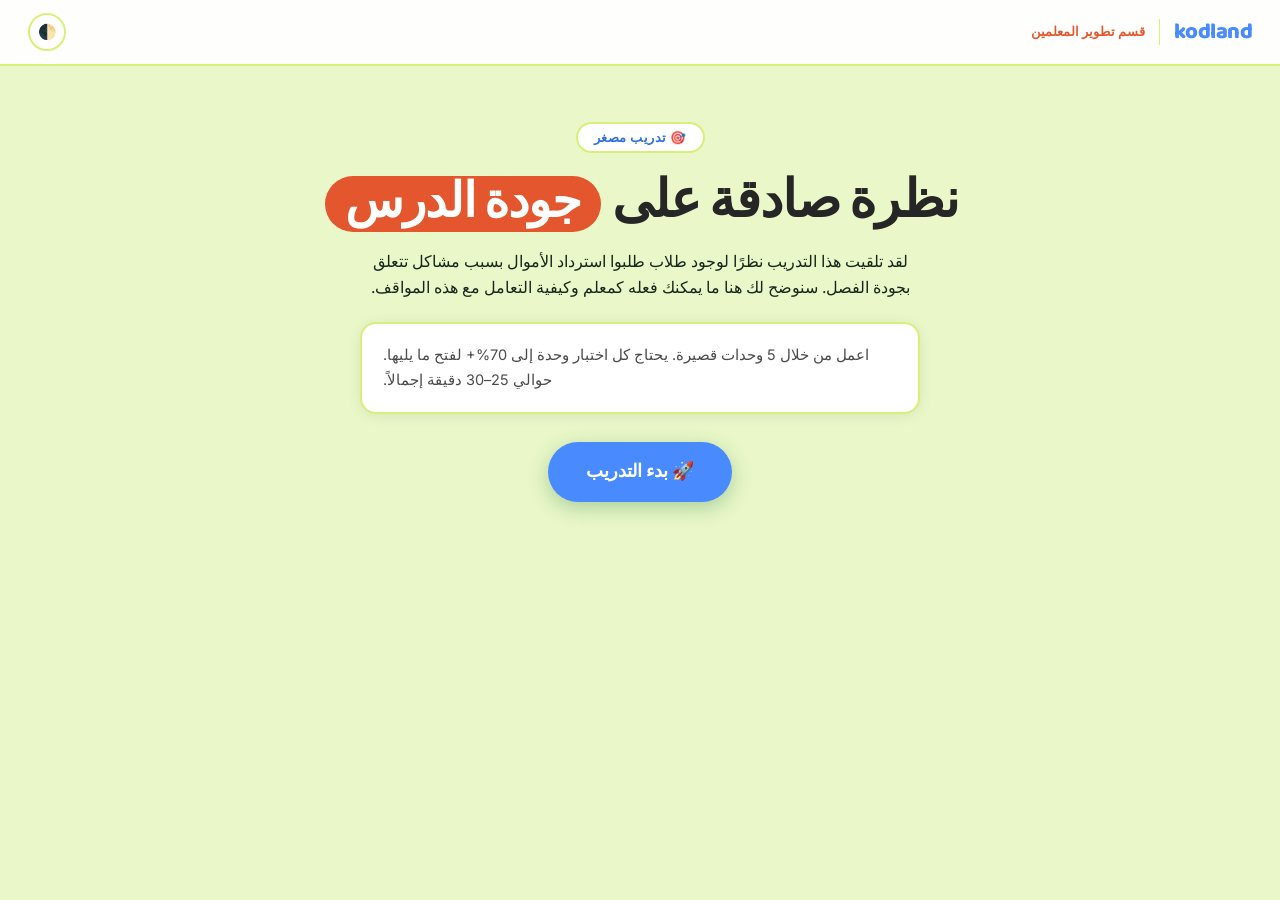
==== ar.html @ 837091aa "Add files via upload" ====
<!DOCTYPE html>
<html lang="ar">
<head>
<meta charset="UTF-8">
<meta name="viewport" content="width=device-width, initial-scale=1.0">
<title>Mini-Training · Lesson Quality — Kodland Tutor Training</title>
<link href="https://fonts.googleapis.com/css2?family=Baloo+2:wght@600;700;800&family=Inter:wght@400;500;600;700;800&display=swap" rel="stylesheet">
<link rel="stylesheet" href="assets/style.css">
</head>
<body>

<!-- HOME -->
<div id="screen-home" class="screen active">
  <nav class="nav">
    <a class="logo" href="#" onclick="goHome();return false;">
      <span class="logo-mark">kodland</span>
      <span class="logo-div"></span>
      <span class="logo-sub" data-i18n="logoSub"></span>
    </a>
    <div class="nav-r">
      <button class="tbtn" onclick="toggleTheme()">🌓</button>
    </div>
  </nav>
  <div class="hero">
    <div class="hero-inner">
      <div class="eyebrow" data-i18n="heroEyebrow"></div>
      <h1 data-i18n-html="heroTitle"></h1>
      <p data-i18n="heroIntro"></p>
      <div class="card" style="text-align:left;max-width:560px;margin:0 auto 24px"><p style="margin:0" data-i18n="heroWork"></p></div>
      <button class="start-btn" onclick="goDashboard()" data-i18n="startBtn"></button>
    </div>
  </div>
</div>

<!-- DASHBOARD -->
<div id="screen-path" class="screen">
  <nav class="nav">
    <a class="logo" href="#" onclick="goHome();return false;">
      <span class="logo-mark">kodland</span>
      <span class="logo-div"></span>
      <span class="logo-sub" data-i18n="logoSub"></span>
    </a>
    <div class="nav-r">
      <span id="ntag" style="font-size:13px;color:var(--text-muted);font-weight:700;display:none"></span>
      <button class="tbtn" onclick="devUnlockAll()" data-i18n-title="devTitle" title="">🔓</button>
      <button class="tbtn" onclick="toggleTheme()">🌓</button>
    </div>
  </nav>
  <div class="msec">
    <div class="slbl">Your learning path</div>
    <div class="grid" id="mgrid"></div>
  </div>
</div>

<!-- CONTENT -->
<div id="screen-content" class="screen">
  <nav class="nav">
    <a class="logo" href="#" onclick="goHome();return false;">
      <span class="logo-mark">kodland</span>
      <span class="logo-div"></span>
      <span class="logo-sub" data-i18n="logoSub"></span>
    </a>
    <div class="nav-r">
      <button class="tbtn" onclick="goDashboard()" data-i18n-title="backToPath" title="">🏠</button>
      <button class="tbtn" onclick="toggleTheme()">🌓</button>
    </div>
  </nav>
  <div class="cbody" id="contentBody"></div>
</div>

<!-- RESULTS -->
<div id="screen-results" class="screen">
  <nav class="nav">
    <a class="logo" href="#" onclick="goHome();return false;">
      <span class="logo-mark">kodland</span><span class="logo-div"></span><span class="logo-sub" data-i18n="logoSub"></span>
    </a>
    <div class="nav-r"><button class="tbtn" onclick="toggleTheme()">🌓</button></div>
  </nav>
  <div class="rbody" id="resultsBody"></div>
</div>


<script>window.PROG_KEY_OVERRIDE='kl-mt-teacher_work-progress';</script>
<script src="assets/content-ar.js"></script>
<script src="assets/engine.js"></script>
</body>
</html>
---- assets/style.css ----
:root{
  --blue:#498BFF;--blue-d:#2E6FDB;--blue-l:#8FB8FF;
  --coral:#E4572E;--coral-d:#C2421D;--pink-hover:#F08A6C;--pink-hover-d:#CF4A25;
  --green:#D3FF5F;--green-d:#6B9A1E;--green-l:#E9FFB0;
  --ink:#262626;--ink2:#4A4A4A;--muted:#8A8A8A;
  --bg:#EAF7C8;--surface:#FFFFFF;--surface2:#F4FCE0;--border:#D8F07A;
  --text:var(--ink);--text2:var(--ink2);--text-muted:var(--muted);
  --nav-bg:rgba(255,255,255,0.94);--nav-b:#D8F07A;
  --shadow:0 2px 14px rgba(11,31,69,.08);--shadow-h:0 10px 30px rgba(18,59,132,.16);
  --hi-bg:#EEF5FF;--hi-b:#AECBF7;--hi-t:#123B9A;
  --opt-h:#EEF5FF;
  --ok-bg:#EAFBF1;--ok-b:#8FE3B4;--ok-t:#0F7A45;
  --no-bg:#FFF1EF;--no-b:#FFC3B8;--no-t:#B23A26;
  --cute-bg:#FFF9E1;--cute-b:#F6DE94;--cute-t:#8A6412;
  --onbg:var(--ink);--onbg2:var(--ink2);--onbg-muted:var(--muted);
  --r:16px;--rsm:10px;--rpill:999px;
}
[data-theme="dark"]{
  --ink:#ECECEC;--ink2:#B7B7C2;--muted:#8D8D99;
  --bg:#12141A;
  --surface:#1C1F27;--surface2:#242830;--border:#333A4A;
  --nav-bg:rgba(18,20,26,0.92);--nav-b:#2A2E3A;
  --shadow:0 2px 14px rgba(0,0,0,.45);--shadow-h:0 10px 30px rgba(0,0,0,.55);
  --hi-bg:rgba(73,139,255,.12);--hi-b:rgba(73,139,255,.4);--hi-t:#8FB8FF;
  --opt-h:#232838;
  --ok-bg:rgba(15,122,69,.15);--ok-b:rgba(15,122,69,.45);--ok-t:#6FE3A4;
  --no-bg:rgba(178,58,38,.15);--no-b:rgba(178,58,38,.45);--no-t:#FF8B76;
  --cute-bg:rgba(138,100,18,.18);--cute-b:rgba(138,100,18,.45);--cute-t:#F6DE94;
  --onbg:var(--ink);--onbg2:var(--ink2);--onbg-muted:var(--muted);
}
*{box-sizing:border-box;margin:0;padding:0}
html{scroll-behavior:smooth}
body{background:var(--bg);color:var(--text);font-family:'Inter',sans-serif;min-height:100vh;overflow-x:hidden;transition:background .25s,color .25s}
.screen{display:none;min-height:100vh;flex-direction:column}
.screen.active{display:flex}
.nav{display:flex;align-items:center;justify-content:space-between;padding:0 28px;height:66px;background:var(--nav-bg);backdrop-filter:blur(14px);border-bottom:2px solid var(--nav-b);position:sticky;top:0;z-index:100}
.logo{display:flex;align-items:center;gap:9px;text-decoration:none;flex-shrink:0}
.logo-mark{font-family:'Baloo 2',sans-serif;font-weight:800;font-size:22px;letter-spacing:-.5px;color:var(--blue);line-height:1;white-space:nowrap}
.logo-sub{font-family:'Inter',sans-serif;font-weight:700;font-size:12.5px;color:var(--coral);white-space:nowrap;line-height:1.3;max-width:180px}
.logo-div{width:1px;height:26px;background:var(--border);margin:0 5px}
.nav-r{display:flex;align-items:center;gap:8px;position:relative}
.tbtn{display:flex;align-items:center;justify-content:center;width:38px;height:38px;border-radius:50%;background:var(--surface);border:2px solid var(--border);color:var(--text2);font-size:15px;cursor:pointer;transition:all .15s;flex-shrink:0}
.tbtn:hover{border-color:var(--blue-l);background:var(--surface2)}
/* HERO */
.hero{padding:56px 40px 40px;text-align:center;position:relative;overflow:hidden}
.hero-inner{position:relative;max-width:640px;margin:0 auto}
.eyebrow{display:inline-flex;align-items:center;gap:6px;background:var(--surface);border:2px solid var(--border);border-radius:var(--rpill);padding:6px 16px;font-family:'Inter',sans-serif;font-size:12.5px;font-weight:800;color:var(--blue-d);margin-bottom:22px;text-transform:uppercase;letter-spacing:.5px}
.hero h1{font-family:'Baloo 2',sans-serif;font-size:clamp(32px,5.2vw,52px);font-weight:800;line-height:1.08;letter-spacing:-1px;color:var(--onbg);margin-bottom:16px}
.h-pill{display:inline-block;background:#E4572E;color:#fff;border-radius:var(--rpill);padding:2px 20px;margin:0 2px;font-size:.92em}
.hero p{color:#16261c;font-size:16px;line-height:1.65;margin-bottom:22px;max-width:560px;margin-left:auto;margin-right:auto;position:relative;z-index:1}
[data-theme="dark"] .hero p{color:var(--onbg2)}
.hero-reasons{max-width:560px;margin:0 auto 24px;text-align:left;display:flex;flex-direction:column;gap:10px}
.hr-item{display:flex;gap:13px;align-items:center;background:var(--surface);border:2px solid var(--border);border-radius:14px;padding:13px 17px;font-size:14.5px;color:var(--text2);line-height:1.55;box-shadow:var(--shadow)}
.hr-item .hr-ic{flex-shrink:0;font-size:18px;line-height:1;width:38px;height:38px;border-radius:50%;background:var(--hi-bg);display:flex;align-items:center;justify-content:center}
.hr-item:nth-child(2) .hr-ic{background:#E4F5D3}
.hr-item:nth-child(3) .hr-ic{background:#FFE9F2}
.start-btn{display:inline-block;padding:16px 38px;background:var(--blue);color:#fff;border:none;border-radius:var(--rpill);font-family:'Baloo 2',sans-serif;font-size:18px;font-weight:700;cursor:pointer;transition:all .15s;box-shadow:0 6px 20px rgba(20,120,60,.3);margin-top:4px}
.start-btn:hover{background:var(--pink-hover-d);transform:translateY(-2px);box-shadow:0 8px 24px rgba(212,160,23,.4)}
/* DASHBOARD */
.msec{padding:8px 32px 70px;max-width:1080px;margin:0 auto;width:100%}
.slbl{font-family:'Baloo 2',sans-serif;font-size:13px;font-weight:700;text-transform:uppercase;letter-spacing:1.5px;color:var(--onbg-muted);margin-bottom:16px;margin-top:4px}
.grid{display:grid;grid-template-columns:repeat(auto-fill,minmax(290px,1fr));gap:16px}
.mc{background:var(--surface);border:2px solid var(--border);border-radius:var(--r);overflow:hidden;cursor:pointer;transition:transform .2s,box-shadow .2s,border-color .2s;box-shadow:var(--shadow)}
.mc:hover:not(.locked){transform:translateY(-4px);box-shadow:var(--shadow-h)}
.mc.locked{opacity:.5;cursor:not-allowed}
.mc.done{border-color:var(--blue)}
.mc-stripe{height:7px}
.mc-body{padding:22px}
.mc-top{display:flex;align-items:center;justify-content:space-between;margin-bottom:9px}
.mc-num{font-size:12px;font-weight:800;letter-spacing:.8px;text-transform:uppercase;color:var(--text-muted)}
.mc-em{font-size:32px}
.mc-title{font-family:'Baloo 2',sans-serif;font-size:22px;font-weight:700;letter-spacing:-.2px;color:var(--text);margin-bottom:7px;line-height:1.15}
.mc-desc{font-size:14.5px;color:var(--text2);line-height:1.6}
.mc-foot{margin-top:16px;display:flex;align-items:center;justify-content:space-between}
.badge{font-family:'Inter',sans-serif;font-size:11px;font-weight:800;letter-spacing:.3px;padding:5px 13px;border-radius:var(--rpill);text-transform:uppercase}
.bd{background:#E4F5D3;color:var(--green-d);border:1.5px solid var(--green)}
.bs{background:var(--coral);color:#fff;border:1.5px solid var(--coral-d)}
.bl{background:var(--surface2);color:var(--text-muted);border:1.5px solid var(--border)}
.br{background:#DCEBFF;color:var(--blue-d);border:1.5px solid var(--blue-l)}
[data-theme="dark"] .bd{background:rgba(211,255,95,.15);color:var(--green);border-color:rgba(211,255,95,.4)}
[data-theme="dark"] .br{background:rgba(73,139,255,.15);color:var(--blue-l);border-color:rgba(73,139,255,.4)}
.stag{font-size:12.5px;color:var(--text-muted);font-weight:600}
.stag b{color:var(--text)}
/* CONTENT */
.cbody{padding:38px 40px 60px;max-width:820px;margin:0 auto;width:100%;flex:1}
.meyebrow{font-size:11.5px;font-weight:800;text-transform:uppercase;letter-spacing:1px;color:var(--onbg-muted);margin-bottom:9px}
.mh1{font-family:'Baloo 2',sans-serif;font-size:clamp(26px,4vw,38px);font-weight:800;letter-spacing:-.6px;line-height:1.12;color:var(--onbg);margin-bottom:16px}
.mobj{background:var(--surface);border:2px solid var(--border);border-left:5px solid var(--coral);border-radius:0 var(--rsm) var(--rsm) 0;padding:14px 18px;font-size:14.5px;color:var(--text2);line-height:1.6;margin-bottom:34px}
.mobj strong{color:var(--text)}
.sch{font-family:'Baloo 2',sans-serif;font-size:24px;font-weight:800;margin:44px 0 18px;color:var(--onbg);display:flex;align-items:center;gap:12px;letter-spacing:-.3px}
.sch::before{content:'';width:12px;height:12px;border-radius:4px;background:var(--coral);flex-shrink:0;transform:rotate(45deg)}
.sch::after{content:'';flex:1;height:3px;background:var(--coral);border-radius:2px;opacity:.4}
.card{background:var(--surface);border:2px solid var(--border);border-radius:var(--r);padding:19px 21px;margin-bottom:12px;box-shadow:var(--shadow)}
.card h4{font-family:'Baloo 2',sans-serif;font-size:15px;font-weight:700;color:var(--text);margin-bottom:8px}
.card p,.card li{font-size:14.5px;color:var(--text2);line-height:1.7}
.card ul,.card ol{padding-left:18px}
.card li{margin-bottom:6px}
.card p strong,.card li strong{color:var(--text)}
.card p{margin-bottom:10px}
.card p:last-child{margin-bottom:0}
.tbl-wrap{overflow-x:auto;margin-top:4px}
.card table{width:100%;border-collapse:collapse;font-size:13.6px;line-height:1.55}
.card th{text-align:left;padding:9px 11px;border-bottom:2px solid var(--border);font-family:'Baloo 2',sans-serif;font-size:12.8px;color:var(--text)}
.card td{padding:9px 11px;border-bottom:1px solid var(--border);color:var(--text2);vertical-align:top}
.card tr:last-child td{border-bottom:none}
.card.hi{background:var(--hi-bg);border-color:var(--hi-b)}
.card.hi h4{color:var(--hi-t);font-size:16.5px}
.card.hi p,.card.hi li{color:var(--hi-t);opacity:.92}
.card.ok{background:var(--ok-bg);border-color:var(--ok-b)}
.card.ok h4{color:var(--ok-t)}
.card.ok p,.card.ok li{color:var(--ok-t);opacity:.92}
.card.danger{background:var(--no-bg);border-color:var(--no-b)}
.card.danger h4{color:var(--no-t)}
.card.danger p,.card.danger li{color:var(--no-t);opacity:.92}
.card.danger th{color:var(--no-t);border-color:var(--no-b)}
.card.danger td{color:var(--no-t);opacity:.9;border-color:var(--no-b)}
.card.cute{background:var(--cute-bg);border-color:var(--cute-b)}
.card.cute h4{color:var(--cute-t);font-size:16.5px}
.card.cute p,.card.cute li{color:var(--cute-t);opacity:.92}
.acc-item{background:var(--surface);border:2px solid var(--border);border-radius:var(--r);margin-bottom:12px;box-shadow:var(--shadow);overflow:hidden}
.acc-item summary{cursor:pointer;list-style:none;padding:18px 22px;font-family:'Baloo 2',sans-serif;font-weight:700;font-size:16px;display:flex;align-items:center;justify-content:space-between;gap:10px}
.acc-item summary::-webkit-details-marker{display:none}
.acc-item summary::after{content:'▾';font-size:14px;color:var(--text-muted);flex-shrink:0;transition:transform .2s}
.acc-item[open] summary::after{transform:rotate(180deg)}
.acc-item .acc-body{padding:0 22px 20px}
.acc-big-title{font-family:'Baloo 2',sans-serif;font-weight:800;font-size:23px;margin:30px 0 16px;text-align:center}
.sib{padding:16px 18px}
.sib-head{display:flex;align-items:center;gap:14px;margin-bottom:10px}
.sib-ic{font-size:38px;line-height:1;flex-shrink:0;width:52px;height:52px;display:flex;align-items:center;justify-content:center;background:var(--surface2);border-radius:50%}
.sib-head h4{font-size:14.5px;font-weight:800;line-height:1.3}
.sib-body{font-size:13.5px;line-height:1.55}
.sib-body ul,.sib-body ol{margin:0;padding-left:20px}
.sib-body li{margin-bottom:5px}
.sib-body p{margin-bottom:6px}
.notice-line{display:flex;align-items:flex-start;gap:10px;background:var(--surface2);border-radius:var(--rsm);padding:12px 14px;margin-bottom:12px;font-size:13.5px;line-height:1.5}
.notice-line .nl-ic{font-size:22px;flex-shrink:0}
.doavoid{display:grid;grid-template-columns:1fr 1fr;gap:14px;margin-bottom:14px}
@media(max-width:600px){.doavoid{grid-template-columns:1fr}}
.doavoid .dobox,.doavoid .avoidbox{border-radius:var(--r);padding:18px 19px;box-shadow:var(--shadow)}
.doavoid .dobox{background:var(--ok-bg);border:2px solid var(--ok-b)}
.doavoid .avoidbox{background:var(--no-bg);border:2px solid var(--no-b)}
.doavoid h5{font-family:'Baloo 2',sans-serif;font-weight:800;font-size:14.5px;margin-bottom:11px;display:flex;align-items:center;gap:7px}
.doavoid .dobox h5{color:var(--ok-t)}
.doavoid .avoidbox h5{color:var(--no-t)}
.doavoid ul{list-style:none;padding:0;margin:0;display:flex;flex-direction:column;gap:10px}
.doavoid li{display:flex;gap:8px;font-size:13.6px;line-height:1.55}
.doavoid .dobox li{color:var(--ok-t)}
.doavoid .avoidbox li{color:var(--no-t)}
.doavoid li .lic{flex-shrink:0}
.doavoid em{opacity:.85}
.pattern-row{display:grid;grid-template-columns:repeat(3,1fr);gap:14px;margin-bottom:14px}
@media(max-width:760px){.pattern-row{grid-template-columns:1fr}}
.pattern-card{background:var(--surface);border:2px solid var(--border);border-radius:var(--r);padding:22px 20px;box-shadow:var(--shadow);text-align:center;display:flex;flex-direction:column}
.pattern-ic{font-size:38px;margin-bottom:10px}
.pattern-title{font-family:'Baloo 2',sans-serif;font-weight:800;font-size:16px;margin-bottom:9px;color:var(--text)}
.pattern-desc{font-size:12.8px;color:var(--text2);margin-bottom:12px;line-height:1.5;font-style:italic}
.pattern-note{font-size:12.8px;color:var(--text2);line-height:1.55;text-align:left;background:var(--surface2);border-radius:10px;padding:11px 13px;margin-top:auto}
.mobj-box{display:flex;gap:16px;align-items:flex-start;background:var(--surface);border:2px solid var(--border);border-radius:var(--r);padding:18px 20px;margin-bottom:34px;box-shadow:var(--shadow)}
.mobj-ic{width:46px;height:46px;border-radius:50%;background:var(--hi-bg);display:flex;align-items:center;justify-content:center;font-size:21px;flex-shrink:0}
.mobj-txt strong{font-family:'Baloo 2',sans-serif;font-size:11.5px;text-transform:uppercase;letter-spacing:.6px;color:var(--coral);display:block;margin-bottom:5px}
.mobj-txt p{font-size:14.5px;color:var(--text2);line-height:1.6;margin:0}
.mc-em-circle{width:54px;height:54px;border-radius:50%;display:flex;align-items:center;justify-content:center;font-size:27px;flex-shrink:0}
.co-star{background:#FFF6DC;border-color:#F4D883;color:#8A6412}
[data-theme="dark"] .co-star{background:rgba(244,216,131,.15);border-color:rgba(244,216,131,.4);color:#F4D883}
.step-flow{display:flex;align-items:stretch;gap:8px;margin-bottom:14px;flex-wrap:wrap}
.step-box{flex:1;min-width:160px;background:var(--surface);border:2px solid var(--border);border-radius:var(--r);padding:18px 15px;text-align:center;box-shadow:var(--shadow);display:flex;flex-direction:column;align-items:center;justify-content:flex-start}
.step-ic{font-size:32px;margin-bottom:9px}
.step-lbl{font-size:13px;color:var(--text2);line-height:1.45;font-weight:600}
.step-arrow{display:flex;align-items:center;justify-content:center;font-size:22px;color:var(--coral);flex:0 0 auto;font-weight:800}
@media(max-width:700px){.step-flow{flex-direction:column}.step-arrow{transform:rotate(90deg);margin:-4px auto}}
.bigstat{display:flex;gap:22px;align-items:center;background:var(--surface);border:2px solid var(--border);border-radius:var(--r);padding:24px 26px;margin-bottom:14px;box-shadow:var(--shadow)}
.bigstat-num{font-family:'Baloo 2',sans-serif;font-size:54px;font-weight:800;color:var(--blue-d);flex-shrink:0;line-height:1;min-width:110px;text-align:center}
.bigstat-txt{font-size:14px;color:var(--text2);line-height:1.65}
.bigstat-txt strong{color:var(--text)}
@media(max-width:560px){.bigstat{flex-direction:column;text-align:center}}
.ck-list{display:flex;flex-direction:column;gap:11px;background:var(--surface);border:2px solid var(--border);border-radius:var(--r);padding:18px 20px;margin-bottom:12px;box-shadow:var(--shadow)}
.ck-row{display:flex;gap:11px;align-items:flex-start;font-size:14px;color:var(--text2);line-height:1.55}
.ck-box{flex-shrink:0;font-size:18px;color:var(--blue-d);margin-top:-1px}
.nc-list{display:flex;flex-direction:column;gap:12px;margin-bottom:12px}
.nc-row{display:flex;gap:14px;align-items:flex-start;background:var(--surface);border:2px solid var(--border);border-radius:var(--r);padding:15px 18px;box-shadow:var(--shadow)}
.nc-num{flex-shrink:0;width:32px;height:32px;border-radius:50%;background:var(--blue-l);color:var(--blue-d);display:flex;align-items:center;justify-content:center;font-family:'Baloo 2',sans-serif;font-weight:800;font-size:15px}
.nc-txt{font-size:14px;color:var(--text2);line-height:1.6;padding-top:4px}
.mt-pic{display:block;width:100%;height:auto;border-radius:var(--r);border:2px solid var(--border);box-shadow:var(--shadow);margin:0 0 14px;background:var(--surface)}
.mt-pic-crop{position:relative;overflow:hidden;border-radius:var(--r);border:2px solid var(--border);box-shadow:var(--shadow);margin:0 0 14px;background:var(--surface)}
.mt-pic-crop img{position:absolute;display:block;max-width:none;height:auto}
.icon-grid{display:grid;grid-template-columns:repeat(auto-fit,minmax(220px,1fr));gap:12px;margin-bottom:12px}
.icon-grid-item{display:flex;gap:12px;align-items:flex-start;background:var(--surface);border:2px solid var(--border);border-radius:var(--r);padding:15px 16px;box-shadow:var(--shadow)}
.igi-ic{font-size:24px;flex-shrink:0;width:36px;height:36px;border-radius:50%;background:var(--hi-bg);display:flex;align-items:center;justify-content:center}
.igi-txt{font-size:13.5px;color:var(--text2);line-height:1.55}
.igi-txt strong{color:var(--text)}
.tl-wrap{display:flex;flex-direction:column;margin-bottom:14px}
.tl-item{display:flex;gap:14px;background:var(--surface);border:2px solid var(--border);border-radius:var(--r);padding:16px 18px;box-shadow:var(--shadow)}
.tl-ic{width:42px;height:42px;border-radius:50%;background:var(--hi-bg);display:flex;align-items:center;justify-content:center;font-size:20px;flex-shrink:0}
.tl-lbl{font-family:'Baloo 2',sans-serif;font-weight:800;font-size:12.5px;color:var(--coral-d);text-transform:uppercase;letter-spacing:.4px;margin-bottom:7px}
.tl-body{flex:1}
.tl-body ul{padding-left:18px;margin:0}
.tl-body li{font-size:13.5px;color:var(--text2);line-height:1.6;margin-bottom:5px}
.tl-body li:last-child{margin-bottom:0}
.tl-connector{width:2px;height:16px;background:var(--border);margin-left:39px}
.tl-item{flex-wrap:wrap}
.tl-vid{flex-basis:100%;margin-top:6px}
.tl-vid .vslot{margin-bottom:0}
.tbl-full{width:100vw;position:relative;left:50%;right:50%;margin-left:-50vw;margin-right:-50vw;padding:0 max(20px,calc(50vw - 570px));overflow-x:auto;box-sizing:border-box}
.tbl-full table{min-width:1100px}
.tbl-full .card{margin:0}
.tbl-full table tr:nth-child(even){background:var(--surface2)}
.tbl-full table th{position:sticky;top:0;background:var(--blue);color:#fff}
.rule-row{display:flex;flex-direction:column;gap:10px;margin-bottom:14px}
.rule-card{display:flex;gap:14px;align-items:flex-start;background:var(--surface);border:2px solid var(--border);border-left:5px solid var(--blue);border-radius:var(--r);padding:15px 18px;box-shadow:var(--shadow)}
.rule-num{width:32px;height:32px;border-radius:50%;background:var(--blue);color:#fff;font-family:'Baloo 2',sans-serif;font-weight:800;font-size:14px;display:flex;align-items:center;justify-content:center;flex-shrink:0}
.rule-ic{font-size:22px;flex-shrink:0}
.rule-txt{font-size:13.8px;color:var(--text2);line-height:1.55}
.rule-txt strong{color:var(--text)}
.bo-mock{background:#211E33;border-radius:16px;padding:22px 22px 18px;color:#EDEAF9;font-family:'Segoe UI',Inter,sans-serif;margin-bottom:14px;box-shadow:var(--shadow-h);position:relative;margin-top:10px}
.bo-mock-tag{position:absolute;top:-12px;left:18px;background:var(--coral);color:#fff;font-family:'Baloo 2',sans-serif;font-size:11px;font-weight:800;padding:5px 13px;border-radius:999px;text-transform:uppercase;letter-spacing:.4px;box-shadow:0 3px 8px rgba(0,0,0,.25)}
/* BO SIMULATION EMBED (breaks out of the content column on purpose) */
.sim-embed{position:relative;left:50%;right:50%;margin-left:-50vw;margin-right:-50vw;width:100vw;max-width:100vw;margin-top:18px;margin-bottom:22px}
.sim-embed-inner{max-width:1440px;margin:0 auto;padding:0 16px}
.sim-embed-tag{display:inline-block;background:var(--coral);color:#fff;font-family:'Baloo 2',sans-serif;font-size:11px;font-weight:800;padding:5px 13px;border-radius:999px;text-transform:uppercase;letter-spacing:.4px;margin-bottom:10px}
.sim-embed iframe{width:100%;height:480px;border:2px solid var(--border);border-radius:16px;box-shadow:var(--shadow-h);display:block;background:#211E33}
@media(max-width:760px){.sim-embed iframe{height:420px}}
.bo-tabs{display:flex;gap:8px;margin-bottom:14px;flex-wrap:wrap}
.bo-tab{padding:8px 16px;border-radius:8px;border:1px solid #3A3460;background:#2C2846;color:#C3BEDA;font-size:12.5px;font-weight:700;cursor:pointer;font-family:inherit}
.bo-tab.active{background:#498BFF;color:#fff;border-color:#498BFF}
.bo-field{display:flex;gap:10px;padding:9px 0;border-bottom:1px solid rgba(255,255,255,.07);font-size:13px;color:#C3BEDA}
.bo-field:last-child{border-bottom:none}
.bo-field b{color:#fff;min-width:110px;display:inline-block}
.bo-comment{background:#2C2846;border-radius:10px;padding:13px 15px;font-size:12.8px;color:#C3BEDA;line-height:1.65;margin-top:2px}
.bo-comment .role{display:inline-block;background:#3A3460;color:#AEB8FA;font-size:10px;font-weight:800;padding:2px 8px;border-radius:5px;margin-bottom:7px}
.bo-progress-head{display:flex;justify-content:space-between;align-items:flex-start;flex-wrap:wrap;gap:10px;margin-bottom:14px}
.bo-select{background:#342E56;border:1px solid #3A3460;color:#EDEAF9;padding:7px 12px;border-radius:8px;font-size:12.5px;font-family:inherit}
.bo-status{font-size:12px;color:#C3BEDA;display:flex;align-items:center;gap:4px;flex-wrap:wrap}
.bo-status b{color:#fff}
.bo-info-ic{width:22px;height:22px;border-radius:50%;background:#342E56;color:#8FB8FF;display:inline-flex;align-items:center;justify-content:center;font-size:12px;cursor:pointer;border:1px solid #3A3460;margin-left:4px}
.bo-grid-row{display:flex;align-items:center;gap:10px;margin-bottom:12px;flex-wrap:wrap}
.bo-mod-lbl{width:28px;font-weight:800;color:#fff;font-size:13px;flex-shrink:0}
.bo-cell-wrap{display:flex;flex-direction:column;align-items:center;gap:4px;width:66px}
.bo-cell-lbl{font-size:9.5px;color:#8B85A6}
.bo-cell{padding:6px 0;width:100%;text-align:center;border-radius:999px;font-size:11px;font-weight:700}
.bo-cell.attended{background:rgba(52,211,153,.18);color:#7FE8BE}
.bo-cell.absent{background:rgba(242,113,109,.2);color:#FF9C97}
.bo-cell.notsubmitted{background:rgba(242,140,109,.22);color:#FFA98F}
.bo-cell.reviewed{background:rgba(52,211,153,.18);color:#7FE8BE}
.bo-cell.next{background:#342E56;color:#6b6584}
.bo-mod-total{font-size:11.5px;color:#8B85A6;margin-left:4px}
.bo-legend{display:none;position:absolute;top:6px;right:0;background:#fff;color:#2a2540;border-radius:10px;padding:15px 17px;box-shadow:0 10px 30px rgba(0,0,0,.45);z-index:20;width:min(430px,90vw);font-size:12px}
.bo-legend.show{display:block}
.bo-legend-cols{display:grid;grid-template-columns:1fr 1fr;gap:16px}
.bo-legend h6{font-size:11px;text-transform:uppercase;letter-spacing:.4px;color:#8A84A3;margin-bottom:8px}
.bo-legend-row{display:flex;align-items:center;gap:7px;margin-bottom:7px;line-height:1.3}
.bo-legend-dot{width:10px;height:10px;border-radius:50%;flex-shrink:0}
@media(max-width:560px){.bo-legend-cols{grid-template-columns:1fr}.bo-cell-wrap{width:58px}}
.two-col{display:grid;grid-template-columns:1fr 1fr;gap:12px}
@media(max-width:600px){.two-col{grid-template-columns:1fr}}
.three-col{display:grid;grid-template-columns:1fr 1fr 1fr;gap:12px}
@media(max-width:760px){.three-col{grid-template-columns:1fr}}
.divider{border:none;border-top:2px solid var(--border);margin:34px 0}
.ctabtn{display:block;width:100%;padding:17px;background:var(--blue);color:#fff;border:none;border-radius:var(--rpill);font-family:'Baloo 2',sans-serif;font-size:18px;font-weight:700;cursor:pointer;transition:all .15s;margin-bottom:40px;margin-top:4px;box-shadow:0 4px 16px rgba(20,120,60,.28)}
.ctabtn:hover{background:var(--pink-hover-d);transform:translateY(-2px);box-shadow:0 6px 20px rgba(212,160,23,.4)}
.ctabtn:disabled{opacity:.4;cursor:not-allowed;transform:none;box-shadow:none}
@media(max-width:640px){.cbody,.msec,.hero{padding-left:18px;padding-right:18px}}
/* VIDEO SLOT (placeholder — no footage yet) */
.vslot{background:#000000;border:2px solid #2A2A2A;border-radius:var(--r);padding:22px 22px 20px;margin-bottom:12px;color:#EAEAEA}
.vslot-top{display:flex;align-items:center;gap:10px;margin-bottom:10px}
.vslot-ic{width:38px;height:38px;border-radius:50%;background:rgba(255,255,255,.08);display:flex;align-items:center;justify-content:center;font-size:17px;flex-shrink:0}
.vslot-title{font-family:'Baloo 2',sans-serif;font-weight:700;font-size:15px;color:#fff}
.vslot-meta{font-size:11.5px;color:#8FB8FF;text-transform:uppercase;letter-spacing:.5px;font-weight:800;margin-top:2px}
.vslot-frame{background:#000000;border:1px solid rgba(255,255,255,.15);border-radius:12px;padding:26px;text-align:center;margin-bottom:12px;overflow:hidden}
.vslot-frame .big{font-size:30px;margin-bottom:6px}
.vslot-frame .lbl{font-size:12.5px;color:#8FB8FF;font-weight:700}
.vslot-brief{font-size:13px;line-height:1.6;color:#CFCFCF;font-style:italic}
/* CALLOUT (guide-style emoji callouts) */
.callout{display:flex;gap:12px;border-radius:var(--rsm);padding:15px 17px;margin-bottom:12px;font-size:14.3px;line-height:1.68;border:1.5px solid}
.co-ic{font-size:19px;flex-shrink:0;margin-top:1px}
.co-body p{margin-bottom:8px}
.co-body p:last-child{margin-bottom:0}
.co-body ul,.co-body ol{padding-left:18px;margin-bottom:8px}
.co-body li{margin-bottom:4px}
.co-target{background:var(--hi-bg);border-color:var(--hi-b);color:var(--hi-t)}
.co-warn{background:#FFF6EE;border-color:#FBD9B0;color:#9A5B12}
[data-theme="dark"] .co-warn{background:rgba(154,91,18,.18);border-color:rgba(154,91,18,.45);color:#F5B971}
.co-danger{background:var(--no-bg);border-color:var(--no-b);color:var(--no-t)}
.co-ok{background:var(--ok-bg);border-color:var(--ok-b);color:var(--ok-t)}
.co-cute{background:var(--cute-bg);border-color:var(--cute-b);color:var(--cute-t)}
.co-idea{background:#EFFAFF;border-color:#B9E6FA;color:#0B5E85}
[data-theme="dark"] .co-idea{background:rgba(11,94,133,.18);border-color:rgba(11,94,133,.45);color:#7FD4F5}
.co-loop{background:var(--hi-bg);border-color:var(--hi-b);color:var(--hi-t)}
.co-body b,.co-body strong{color:inherit}
/* INTERACTION (selection-based exercises) */
.ix-wrap{background:var(--surface);border:2px solid var(--border);border-radius:var(--r);padding:24px;margin-bottom:16px;box-shadow:var(--shadow)}
.ix-badge{display:inline-flex;align-items:center;gap:6px;background:#DDF3E5;color:var(--blue-d);border:1.5px solid var(--blue-l);border-radius:var(--rpill);padding:5px 14px;font-size:11.5px;font-weight:800;text-transform:uppercase;letter-spacing:.4px;margin-bottom:14px}
[data-theme="dark"] .ix-badge{background:rgba(143,224,180,.15);color:var(--blue-l)}
.ix-title{font-family:'Baloo 2',sans-serif;font-size:18px;font-weight:800;color:var(--text);margin-bottom:8px}
.ix-instr{font-size:14px;color:var(--text2);line-height:1.6;margin-bottom:18px}
.ix-card{background:var(--surface2);border:2px solid var(--border);border-radius:var(--rsm);padding:14px 16px;margin-bottom:10px;font-size:14px;color:var(--text);cursor:pointer;transition:all .15s;line-height:1.55}
.ix-card:hover:not(.locked){border-color:var(--blue-l);transform:translateY(-1px)}
.ix-card.locked{cursor:default}
.ix-card.correct{background:var(--ok-bg);border-color:var(--ok-b);color:var(--ok-t)}
.ix-card.wrong{background:var(--no-bg);border-color:var(--no-b);color:var(--no-t)}
.ix-zones{display:grid;grid-template-columns:repeat(auto-fit,minmax(180px,1fr));gap:10px;margin-top:14px}
.ix-zone{border:2px dashed var(--border);border-radius:var(--rsm);padding:12px;text-align:center;font-family:'Baloo 2',sans-serif;font-weight:700;font-size:13px;color:var(--text2)}
.ix-zone-btn{display:block;width:100%;padding:9px 8px;margin-top:8px;border-radius:8px;border:2px solid var(--border2,var(--border));background:var(--surface);font-family:'Inter',sans-serif;font-weight:700;font-size:12.5px;cursor:pointer;color:var(--text2)}
.ix-zone-btn:hover:not(:disabled){border-color:var(--blue-l);color:var(--blue-d)}
.ix-zone-btn:disabled{opacity:.4;cursor:not-allowed}
.ix-zone-btn.correct-zone{opacity:1!important;background:var(--ok-bg);border-color:var(--ok-b);color:var(--ok-t)}
.ix-zone-btn.wrong-zone{opacity:1!important;background:var(--no-bg);border-color:var(--no-b);color:var(--no-t)}
.ix-fb{margin-top:8px;font-size:13px;line-height:1.55;border-radius:8px;padding:9px 12px}
.ix-fb.ok{background:var(--ok-bg);color:var(--ok-t)}
.ix-fb.bad{background:var(--no-bg);color:var(--no-t)}
.ix-progress{font-size:12.5px;color:var(--text-muted);font-weight:700;margin-top:14px;text-align:right}
.ix-nextbtn{display:none;margin-top:16px;width:100%;padding:14px;background:var(--blue);color:#fff;border:none;border-radius:var(--rpill);font-family:'Baloo 2',sans-serif;font-size:16px;font-weight:700;cursor:pointer}
.ix-nextbtn.show{display:block}
.ix-nextbtn:hover{background:var(--pink-hover-d)}
.ix-sim-link{display:flex;gap:16px;align-items:center;background:var(--hi-bg);border:2px solid var(--hi-b);border-radius:var(--r);padding:20px;margin-bottom:16px}
.ix-sim-link .em{font-size:34px;flex-shrink:0}
.ix-sim-link a.simbtn{display:inline-block;margin-top:8px;background:var(--blue);color:#fff;padding:10px 20px;border-radius:var(--rpill);font-family:'Baloo 2',sans-serif;font-weight:700;font-size:14px;text-decoration:none}
.ix-sim-link a.simbtn:hover{background:var(--pink-hover-d)}
/* QUIZ */
.qbody{padding:38px 40px;max-width:700px;margin:0 auto;width:100%;flex:1}
.qpt{height:8px;background:var(--surface2);border:1.5px solid var(--border);border-radius:var(--rpill);margin-bottom:38px;overflow:hidden}
.qpf{height:100%;background:linear-gradient(90deg,var(--blue),var(--coral));border-radius:var(--rpill);transition:width .4s ease}
.qctr{font-size:12.5px;font-weight:800;text-transform:uppercase;letter-spacing:1px;color:var(--onbg-muted);margin-bottom:11px}
.qtxt{font-family:'Baloo 2',sans-serif;font-size:22px;font-weight:700;letter-spacing:-.3px;line-height:1.35;margin-bottom:28px;color:var(--onbg)}
.qopts{display:flex;flex-direction:column;gap:11px}
.qopt{background:var(--surface);border:2px solid var(--border);border-radius:var(--r);padding:15px 19px;cursor:pointer;font-size:14.5px;color:var(--text);font-family:'Inter',sans-serif;font-weight:500;transition:all .15s;text-align:left;line-height:1.5;box-shadow:var(--shadow)}
.qopt:hover:not(.answered){background:var(--opt-h);border-color:var(--blue-l)}
.qopt.correct{background:var(--ok-bg);border-color:var(--ok-b);color:var(--ok-t)}
.qopt.wrong{background:var(--no-bg);border-color:var(--no-b);color:var(--no-t)}
.qopt.answered{cursor:default}
.qfb{display:none;margin-top:15px;border-radius:var(--rsm);padding:14px 17px;font-size:14.5px;line-height:1.6;border:2px solid}
.qfb.show{display:block}
.qfb.ok{background:var(--ok-bg);border-color:var(--ok-b);color:var(--ok-t)}
.qfb.bad{background:var(--no-bg);border-color:var(--no-b);color:var(--no-t)}
.qnxt{display:none;margin-top:19px;width:100%;padding:15px;background:var(--blue);color:#fff;border:none;border-radius:var(--rpill);font-family:'Baloo 2',sans-serif;font-size:17px;font-weight:700;cursor:pointer;transition:all .15s}
.qnxt.show{display:block}
.qnxt:hover{background:var(--pink-hover-d)}
/* RESULTS */
.rbody{padding:64px 40px;max-width:540px;margin:0 auto;text-align:center;flex:1}
.remi{font-size:66px;margin-bottom:15px}
.rtitle{font-family:'Baloo 2',sans-serif;font-size:31px;font-weight:800;letter-spacing:-.4px;color:var(--onbg)}
.rpct{font-family:'Baloo 2',sans-serif;font-size:64px;font-weight:800;line-height:1;margin:15px 0 7px}
.rpct.pass{color:var(--blue)}
.rpct.fail{color:var(--no-t)}
.rsub{color:var(--onbg2);font-size:15.5px;line-height:1.65;margin-bottom:32px}
.bdark{display:block;width:100%;padding:15px 24px;margin-bottom:10px;background:var(--blue);color:#fff;border:none;border-radius:var(--rpill);font-family:'Baloo 2',sans-serif;font-size:17px;font-weight:700;cursor:pointer;transition:all .15s}
.bdark:hover{background:var(--pink-hover-d)}
.bline{display:block;width:100%;padding:14px 24px;margin-bottom:10px;background:transparent;color:var(--text2);border:2px solid var(--border);border-radius:var(--rpill);font-family:'Inter',sans-serif;font-size:14.5px;font-weight:700;cursor:pointer;transition:all .15s}
.bline:hover{background:var(--surface2);color:var(--text);border-color:var(--blue-l)}
/* FEEDBACK SLIDERS (ungraded, end of exam) */
.fbq{background:var(--surface);border:2px solid var(--border);border-radius:var(--r);padding:20px;margin-bottom:14px;text-align:left}
.fbq label{display:block;font-family:'Baloo 2',sans-serif;font-weight:700;font-size:14.5px;color:var(--text);margin-bottom:12px}
.fbq .scale{display:flex;gap:8px}
.fbq .scale button{flex:1;padding:11px 0;border-radius:10px;border:2px solid var(--border);background:var(--surface2);font-weight:800;font-family:'Baloo 2',sans-serif;cursor:pointer;color:var(--text2)}
.fbq .scale button.sel{background:var(--blue);border-color:var(--blue);color:#fff}
.fbq .scalelbl{display:flex;justify-content:space-between;font-size:11px;color:var(--text-muted);margin-top:6px}
/* CHECKLIST / FIELD CARD */
.chk-body{padding:44px 40px 64px;max-width:760px;margin:0 auto;flex:1}
.chk-badge{display:inline-flex;align-items:center;gap:6px;background:#DDF3E5;color:var(--blue-d);border:2px solid var(--blue-l);border-radius:var(--rpill);padding:6px 15px;font-family:'Inter',sans-serif;font-size:12.5px;font-weight:800;text-transform:uppercase;letter-spacing:.5px;margin-bottom:16px}
[data-theme="dark"] .chk-badge{background:rgba(143,224,180,.18);color:var(--blue-l)}
.chk-h1{font-family:'Baloo 2',sans-serif;font-size:clamp(24px,4vw,34px);font-weight:800;letter-spacing:-.6px;line-height:1.15;color:var(--onbg);margin-bottom:12px}
.chk-sub{font-size:15.5px;color:var(--onbg2);line-height:1.7;margin-bottom:30px}
.chk-list{display:flex;flex-direction:column;gap:12px}
.chk-item{display:flex;gap:14px;align-items:flex-start;background:var(--surface);border:2px solid var(--border);border-radius:var(--r);padding:16px 19px;box-shadow:var(--shadow)}
.chk-ic{width:30px;height:30px;border-radius:50%;background:#DDF3E5;color:var(--blue-d);display:flex;align-items:center;justify-content:center;font-weight:800;flex-shrink:0;font-family:'Baloo 2',sans-serif;font-size:13px}
.chk-txt{font-size:14px;color:var(--text2);line-height:1.6;padding-top:4px}
.chk-selfeval{margin-top:36px;background:var(--surface2);border:2px dashed var(--blue-l);border-radius:var(--r);padding:24px 26px}
.chk-selfeval-h{font-family:'Baloo 2',sans-serif;font-size:20px;font-weight:800;color:var(--text);margin-bottom:6px}
.chk-selfeval-sub{font-size:13.5px;color:var(--text-muted);margin-bottom:16px;line-height:1.55}
.chk-self-item{display:flex;gap:10px;margin-bottom:11px;font-size:14px;color:var(--text2);line-height:1.6}
.chk-self-item:last-child{margin-bottom:0}
.chk-actions{display:flex;gap:12px;margin-top:30px;flex-wrap:wrap}
.chk-actions button{flex:1;min-width:220px;margin-bottom:0}
.fc-block{background:var(--surface);border:2px solid var(--border);border-radius:var(--r);padding:18px 20px;margin-bottom:12px}
.fc-block h4{font-family:'Baloo 2',sans-serif;font-size:14.5px;color:var(--blue-d);text-transform:uppercase;letter-spacing:.4px;margin-bottom:8px}
.fc-block p,.fc-block li{font-size:13.8px;color:var(--text2);line-height:1.6}
.fc-block ul{padding-left:18px}
@media print{
  .nav,.no-print{display:none!important}
  body{background:#fff}
  .chk-body{padding:10px 6px;max-width:100%}
  .chk-item,.chk-selfeval,.fc-block{box-shadow:none;break-inside:avoid}
}
.tl-video-btn{display:flex;align-items:center;gap:10px;margin-top:12px;padding:11px 15px;background:#EEF0FF;border:2px solid #A9B2F7;border-radius:12px;font-size:13.5px;font-weight:800;color:#3D47B5;text-decoration:none;transition:transform .15s,box-shadow .15s}
.tl-video-btn:hover{transform:translateY(-1px);box-shadow:0 4px 14px rgba(61,71,181,.18)}
.tl-video-btn .tl-video-ic{width:30px;height:30px;border-radius:50%;background:#5B66E0;color:#fff;display:flex;align-items:center;justify-content:center;font-size:13px;flex-shrink:0}
[data-theme="dark"] .tl-video-btn{background:rgba(123,135,245,.14);border-color:rgba(169,178,247,.45);color:#C9CEFF}

/* narrow screens + long translated labels: keep the top bar and tables inside the viewport */
@media(max-width:640px){
  .nav{padding:0 12px;gap:8px}
  .logo{gap:6px}
  .logo-mark{font-size:20px}
  .logo-div{margin:0 1px;height:22px}
  .logo-sub{font-size:10px;max-width:96px;line-height:1.15}
  .nav-r{gap:6px;flex-shrink:0}
  #ntag{font-size:10.5px!important;max-width:74px;line-height:1.15;text-align:right;white-space:normal}
  .lang-btn{padding:7px 9px}
  .card table{font-size:12.5px}
  .card th,.card td{padding:7px 6px;overflow-wrap:anywhere;hyphens:auto}
  .card th{font-size:11.5px}
}
@media(max-width:520px){
  .logo-div,.logo-sub{display:none}
}

/* long words in translated text must wrap inside their cards instead of widening them */
.pattern-card,.card,.co,.step-box,.ix-card,.ix-fb,.mobj-txt{min-width:0;overflow-wrap:break-word}
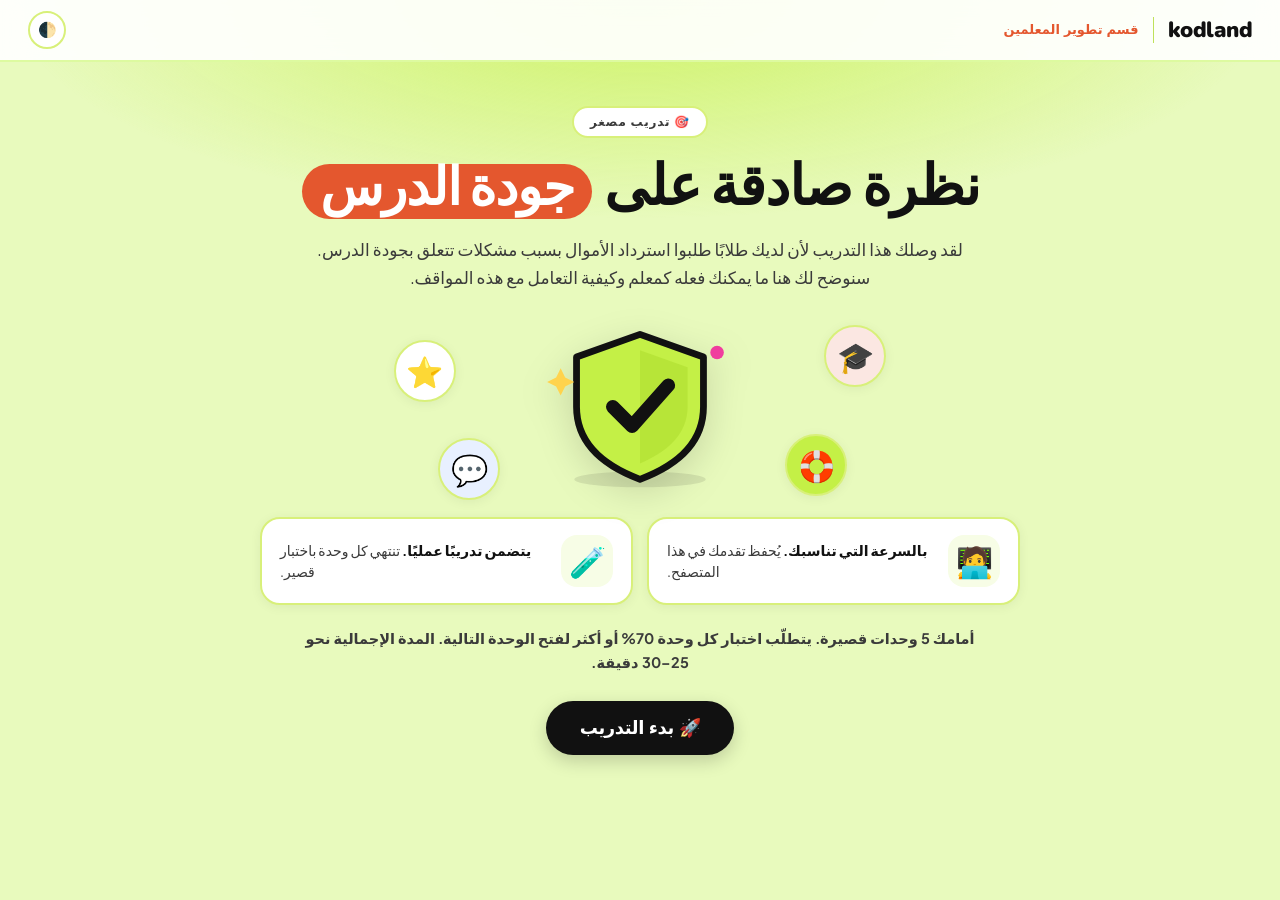
==== commit 97fe8e5b: "Add files via upload" ====
--- a/ar.html
+++ b/ar.html
@@ -4,8 +4,11 @@
 <meta charset="UTF-8">
 <meta name="viewport" content="width=device-width, initial-scale=1.0">
 <title>Mini-Training · Lesson Quality — Kodland Tutor Training</title>
-<link href="https://fonts.googleapis.com/css2?family=Baloo+2:wght@600;700;800&family=Inter:wght@400;500;600;700;800&display=swap" rel="stylesheet">
+<link rel="preconnect" href="https://fonts.googleapis.com"><link rel="preconnect" href="https://fonts.gstatic.com" crossorigin>
+<link href="https://fonts.googleapis.com/css2?family=Baloo+2:wght@600;700;800&family=Inter:wght@400;500;600;700;800&family=Nunito:wght@700;800;900&family=Plus+Jakarta+Sans:wght@400;500;600;700;800&display=swap" rel="stylesheet">
 <link rel="stylesheet" href="assets/style.css">
+<link rel="stylesheet" href="assets/theme.css">
+<style>:root,:root[data-theme="dark"]{--pink:#E4572E;--pink-d:#C2421D;--coral:#E4572E;--coral-d:#C2421D}:root:not([data-theme="dark"]){--pink-l:#FBE7E2}</style>
 </head>
 <body>
 
@@ -26,7 +29,12 @@
       <div class="eyebrow" data-i18n="heroEyebrow"></div>
       <h1 data-i18n-html="heroTitle"></h1>
       <p data-i18n="heroIntro"></p>
-      <div class="card" style="text-align:left;max-width:560px;margin:0 auto 24px"><p style="margin:0" data-i18n="heroWork"></p></div>
+      <div class="hero-art" id="heroArt"></div>
+      <div class="hero-cards">
+        <div class="hcard"><span class="hc-ic">🧑‍💻</span><div data-i18n-html="heroCard1"></div></div>
+        <div class="hcard"><span class="hc-ic">🧪</span><div data-i18n-html="heroCard2"></div></div>
+      </div>
+      <p class="hero-work" data-i18n="heroWork" style="font-size:14.5px;font-weight:700"></p>
       <button class="start-btn" onclick="goDashboard()" data-i18n="startBtn"></button>
     </div>
   </div>
@@ -47,7 +55,8 @@
     </div>
   </nav>
   <div class="msec">
-    <div class="slbl">Your learning path</div>
+    <div class="slbl" data-i18n="pathLabel"></div>
+    <div class="pbar"><b id="pbCount">0/6</b><div class="ptrack"><i id="pbFill"></i></div><span data-i18n="pbLabel"></span></div>
     <div class="grid" id="mgrid"></div>
   </div>
 </div>
@@ -80,7 +89,9 @@
 </div>
 
 
-<script>window.PROG_KEY_OVERRIDE='kl-mt-teacher_work-progress';</script>
+<canvas id="confetti"></canvas>
+
+<script>window.PROG_KEY_OVERRIDE='kl-mt-teacher_work-progress'; window.HERO_ART={ill:'shield',orbs:['⭐','🎓','💬','🛟']};</script>
 <script src="assets/content-ar.js"></script>
 <script src="assets/engine.js"></script>
 </body>
--- a/assets/theme.css
+++ b/assets/theme.css
@@ -0,0 +1,361 @@
+/* ==========================================================================
+   Mini_Training_7_Technical_Issues — visual theme (v2)
+   Loaded AFTER style.css. It re-skins the training with the look of the
+   "Kodland TD Core-EM Training" (lime background, pink accent, big emoji,
+   colourful cards, interactive widgets) and adds the new components used by
+   the content: symCards, flipCards, tabsBlock, stepper, chatMock, ill().
+   To go back to the old look, just remove the <link> to this file.
+   ========================================================================== */
+
+:root{
+  --bg:#E8FABD; --bg2:#F4FCD3; --surface:#FFFFFF; --surface2:#F7FDE6;
+  --border:#D8F07A; --line2:#BFE15A; --nav-b:#DDFAA0;
+  --ink:#111111; --ink2:#3A3A3A; --muted:#6B6F7D;
+  --lime:#C4F046; --lime-d:#AEDD2E; --lime-dd:#5E7F07;
+  --pink:#F03D9E; --pink-d:#D4308A; --pink-l:#FFE4F2;
+  --blue:#3E7BFA; --blue-d:#2A63D8; --blue-l:#E8F0FF;
+  --ok:#1FA45A; --ok-l:#E6F8EE; --orange:#F59E0B; --orange-l:#FFF3DC;
+  --red:#E5484D; --red-l:#FFEBEC; --violet:#8B5CF6; --violet-l:#F0EAFF; --yellow:#FFD34D;
+  --coral:#F03D9E; --coral-d:#D4308A;
+  --text:var(--ink); --text2:var(--ink2); --text-muted:var(--muted);
+  --r:20px; --rsm:12px;
+  --shadow:0 2px 12px rgba(0,0,0,.06); --shadow-h:0 10px 30px rgba(0,0,0,.12);
+  --f-disp:'Nunito','Baloo 2',system-ui,'Segoe UI',Arial,sans-serif;
+  --f-body:'Plus Jakarta Sans','Inter',system-ui,'Segoe UI',Arial,sans-serif;
+}
+[data-theme="dark"]{
+  --bg:#10150C; --bg2:#161D10; --surface:#1B2214; --surface2:#222B19;
+  --border:#34421F; --line2:#4B5F2A; --nav-b:#2B3820;
+  --ink:#F2F5EA; --ink2:#C9D1B8; --muted:#97A082;
+  --blue-l:#1D2A47; --pink-l:#3A1A2C; --ok-l:#14301F; --orange-l:#3A2C10; --red-l:#3A1C1E; --violet-l:#2A2144;
+  --shadow:0 2px 12px rgba(0,0,0,.4); --shadow-h:0 10px 30px rgba(0,0,0,.55);
+}
+
+html{scroll-behavior:smooth}
+body{font-family:var(--f-body);background:var(--bg);color:var(--ink);-webkit-font-smoothing:antialiased}
+body::before{content:"";position:fixed;inset:0 0 auto 0;height:520px;background:radial-gradient(ellipse 70% 60% at 50% 0%,rgba(196,240,70,.75),transparent 70%);pointer-events:none;z-index:0}
+[data-theme="dark"] body::before{background:radial-gradient(ellipse 70% 60% at 50% 0%,rgba(120,170,30,.28),transparent 70%)}
+.screen{position:relative;z-index:1}
+h1,h2,h3,h4,.mh1,.rtitle,.start-btn{font-family:var(--f-disp);font-weight:900;letter-spacing:-.02em}
+::selection{background:var(--lime);color:#111}
+
+/* ---------- Nav ---------- */
+.nav{height:62px;background:rgba(255,255,255,.92);border-bottom:2px solid var(--nav-b)}
+[data-theme="dark"] .nav{background:rgba(16,21,12,.9)}
+.logo-mark{font-family:var(--f-disp);font-weight:900;font-size:22px;color:var(--ink);letter-spacing:-.5px}
+.logo-sub{font-family:var(--f-disp);font-weight:800;font-size:13px;color:var(--pink);max-width:none}
+.logo-div{background:var(--line2)}
+.tbtn{background:var(--surface);border:2px solid var(--border);color:var(--ink)}
+.tbtn:hover{background:var(--lime);border-color:var(--lime-d)}
+#ntag{background:var(--lime);color:#111!important;border-radius:999px;padding:6px 13px;font-weight:800!important;font-size:12.5px!important}
+
+/* ---------- Buttons ---------- */
+.start-btn,.ctabtn,.ix-nextbtn,.bdark{font-family:var(--f-disp);background:var(--ink);color:#fff;border-radius:999px;border:0;font-weight:900;transition:transform .15s,background .15s,box-shadow .15s}
+[data-theme="dark"] .start-btn,[data-theme="dark"] .ctabtn,[data-theme="dark"] .ix-nextbtn,[data-theme="dark"] .bdark{background:var(--lime);color:#111}
+.start-btn:hover,.ctabtn:hover,.ix-nextbtn:hover,.bdark:hover{background:var(--pink);color:#fff;transform:translateY(-2px);box-shadow:0 8px 22px rgba(240,61,158,.28)}
+.start-btn{padding:15px 34px;font-size:18px;box-shadow:0 6px 18px rgba(0,0,0,.18)}
+.bline{border:2px solid var(--line2);background:var(--surface);color:var(--ink);border-radius:999px;font-weight:800}
+
+/* ---------- Home / hero ---------- */
+.hero{padding:44px 24px 24px}
+.hero-inner{max-width:880px}
+.eyebrow{background:var(--surface);border:2px solid var(--border);color:var(--ink2);font-family:var(--f-disp);font-weight:900;font-size:12px;letter-spacing:.07em}
+.hero h1{font-size:clamp(34px,5.6vw,56px);line-height:1.06;color:var(--ink)}
+.h-pill{background:var(--pink);color:#fff;border-radius:999px;padding:0 18px;box-decoration-break:clone;-webkit-box-decoration-break:clone}
+.hero p{color:var(--ink2);font-size:17px;line-height:1.65;max-width:700px}
+.hero .card{max-width:640px;margin:0 auto 22px;background:var(--surface);border:2px solid var(--border);border-radius:var(--r);text-align:center}
+.hero-art{position:relative;height:190px;max-width:560px;margin:2px auto 14px;display:flex;align-items:center;justify-content:center}
+.hero-art .ill{width:230px;height:170px;position:relative;z-index:2;filter:drop-shadow(0 10px 18px rgba(0,0,0,.14));animation:floaty 5s ease-in-out infinite}
+.orb{position:absolute;display:flex;align-items:center;justify-content:center;width:62px;height:62px;border-radius:50%;background:var(--surface);border:2px solid var(--border);font-size:30px;box-shadow:var(--shadow);animation:floaty 4.2s ease-in-out infinite}
+.orb.o1{left:6%;top:14%;animation-delay:.2s}.orb.o2{right:6%;top:6%;animation-delay:.9s;background:var(--pink-l)}
+.orb.o3{left:14%;bottom:2%;animation-delay:1.4s;background:var(--blue-l)}.orb.o4{right:13%;bottom:4%;animation-delay:.5s;background:var(--lime)}
+@keyframes floaty{0%,100%{transform:translateY(0)}50%{transform:translateY(-8px)}}
+.hero-cards{display:grid;grid-template-columns:1fr 1fr;gap:14px;max-width:760px;margin:6px auto 22px;text-align:left}
+.hcard{display:flex;gap:14px;align-items:center;background:var(--surface);border:2px solid var(--border);border-radius:var(--r);padding:16px 18px;box-shadow:var(--shadow);font-size:14px;line-height:1.5;color:var(--ink2)}
+.hcard .hc-ic{flex:0 0 auto;font-size:30px;width:52px;height:52px;border-radius:16px;background:var(--surface2);display:flex;align-items:center;justify-content:center}
+.hcard b{color:var(--ink)}
+@media(max-width:700px){.hero-cards{grid-template-columns:1fr}.hero-art{height:160px}.orb{width:50px;height:50px;font-size:24px}}
+
+/* ---------- Dashboard ---------- */
+.msec{max-width:1040px;padding:6px 24px 70px}
+.slbl{font-family:var(--f-disp);font-weight:900;font-size:13px;letter-spacing:.1em;color:var(--pink);margin:14px 0 12px}
+.pbar{display:flex;align-items:center;gap:16px;background:var(--surface);border:2px solid var(--border);border-radius:999px;padding:12px 20px;margin:4px 0 22px;box-shadow:var(--shadow)}
+.pbar b{font-family:var(--f-disp);font-size:20px;font-weight:900}
+.ptrack{flex:1;height:12px;border-radius:999px;background:var(--surface2);border:1px solid var(--border);overflow:hidden}
+.ptrack i{display:block;height:100%;width:0;border-radius:999px;background:linear-gradient(90deg,var(--lime-d),var(--pink));transition:width .8s cubic-bezier(.2,.8,.2,1)}
+.pbar span{font-weight:800;font-size:13px;color:var(--muted);white-space:nowrap}
+.grid{grid-template-columns:repeat(2,1fr);gap:18px}
+@media(max-width:760px){.grid{grid-template-columns:1fr}}
+.mc{position:relative;border:2px solid var(--border);border-top:7px solid var(--mcol,var(--lime-d));border-radius:24px;box-shadow:var(--shadow);background:var(--surface);overflow:hidden}
+.mc-stripe{display:none}
+.mc:hover:not(.locked){transform:translateY(-5px);box-shadow:var(--shadow-h)}
+.mc.locked{background:repeating-linear-gradient(135deg,var(--surface) 0 18px,var(--surface2) 18px 36px);opacity:.78;filter:saturate(.6);cursor:not-allowed}
+.mc-body{padding:20px 22px 20px;position:relative}
+.mc-num{font-family:var(--f-disp);font-size:12px;font-weight:900;letter-spacing:.09em;text-transform:uppercase;color:var(--muted)}
+.mc-em-circle{display:none}
+.mc-big{display:block;font-size:56px;line-height:1;margin:10px 0 8px;transition:transform .25s}
+.mc:hover:not(.locked) .mc-big{transform:scale(1.12) rotate(-6deg)}
+.mc-title{font-family:var(--f-disp);font-weight:900;font-size:22px;margin:2px 0 6px;color:var(--ink)}
+.mc-desc{font-size:13.5px;line-height:1.55;color:var(--ink2);min-height:62px}
+.mc-foot{margin-top:12px}
+.mc.done{border-right-color:var(--ok);border-bottom-color:var(--ok);border-left-color:var(--ok)}
+.mc.done::after{content:"✓";position:absolute;right:16px;top:16px;width:30px;height:30px;border-radius:50%;background:var(--ok);color:#fff;font-weight:900;display:flex;align-items:center;justify-content:center}
+.badge{font-family:var(--f-disp);font-weight:900;border-radius:999px;padding:7px 14px;font-size:12.5px}
+.badge.br{background:var(--ink);color:#fff}
+.badge.bd{background:var(--ok-l);color:var(--ok);border:1px solid var(--ok)}
+.badge.bl{background:var(--surface2);color:var(--muted);border:1px solid var(--border)}
+
+/* ---------- Module page ---------- */
+.rdbar{position:fixed;top:62px;left:0;right:0;height:4px;background:transparent;z-index:90}
+.rdbar i{display:block;height:100%;width:0;background:linear-gradient(90deg,var(--lime-d),var(--pink));border-radius:0 4px 4px 0;transition:width .12s linear}
+.cbody{max-width:1000px;padding:30px 24px 90px}
+.mhead{display:grid;grid-template-columns:1fr auto;gap:18px;align-items:center}
+@media(max-width:760px){.mhead{grid-template-columns:1fr}.mhead-art{display:none}}
+.meyebrow{font-family:var(--f-disp);font-weight:900;font-size:12.5px;letter-spacing:.09em;text-transform:uppercase;color:var(--pink)}
+.mh1{font-size:clamp(30px,4.6vw,46px);line-height:1.08;margin:6px 0 14px}
+.mh1-em{display:inline-block;margin-right:4px;animation:pop .7s cubic-bezier(.2,1.4,.4,1) both}
+@keyframes pop{from{transform:scale(.3) rotate(-20deg);opacity:0}to{transform:scale(1) rotate(0);opacity:1}}
+.mobj-box{background:var(--surface);border:2px solid var(--border);border-left:7px solid var(--lime-d);border-radius:var(--r);box-shadow:var(--shadow);padding:16px 20px}
+.mobj-ic{background:var(--lime);border-radius:14px}
+.mobj-txt strong{color:var(--lime-dd);font-family:var(--f-disp);letter-spacing:.06em;text-transform:uppercase;font-size:12px}
+[data-theme="dark"] .mobj-txt strong{color:var(--lime)}
+.mhead-art .ill{width:210px;height:160px;filter:drop-shadow(0 10px 16px rgba(0,0,0,.12));animation:floaty 5.5s ease-in-out infinite}
+.learn{display:grid;grid-template-columns:repeat(4,1fr);gap:12px;margin:18px 0 14px}
+@media(max-width:860px){.learn{grid-template-columns:repeat(2,1fr)}}
+.lcard{background:var(--surface);border:2px solid var(--border);border-radius:var(--r);padding:14px 15px;box-shadow:var(--shadow);transition:transform .2s}
+.lcard:hover{transform:translateY(-3px)}
+.lcard span{display:block;font-size:30px;margin-bottom:6px}
+.lcard p{font-size:13px;line-height:1.45;color:var(--ink2);font-weight:600}
+.chips{display:flex;flex-wrap:wrap;gap:8px;margin:6px 0 10px}
+.chip{background:var(--surface);border:2px solid var(--border);border-radius:999px;padding:7px 14px;font-size:13px;font-weight:800;color:var(--ink);cursor:pointer;font-family:inherit;transition:all .15s}
+.chip:hover{background:var(--lime);border-color:var(--lime-d);transform:translateY(-1px)}
+.sec{margin-top:44px;scroll-margin-top:84px}
+.sh{display:flex;align-items:center;gap:14px;margin:0 0 16px}
+.se{flex:0 0 auto;width:54px;height:54px;border-radius:16px;background:var(--surface);border:2px solid var(--border);box-shadow:var(--shadow);display:flex;align-items:center;justify-content:center;font-size:30px}
+.sh h2{font-size:clamp(20px,2.6vw,27px);margin:0;white-space:normal}
+.sh::after{content:"";flex:1;height:5px;border-radius:5px;background:linear-gradient(90deg,var(--lime-d),transparent)}
+.reveal{opacity:0;transform:translateY(18px);transition:opacity .55s ease,transform .55s ease}
+.reveal.in{opacity:1;transform:none}
+@media(prefers-reduced-motion:reduce){.reveal{opacity:1;transform:none;transition:none}.hero-art .ill,.orb,.mhead-art .ill,.mh1-em{animation:none}}
+
+/* ---------- Generic cards, tables, lists ---------- */
+.card{background:var(--surface);border:2px solid var(--border);border-radius:var(--r);box-shadow:var(--shadow);padding:18px 20px;line-height:1.65;font-size:15px;color:var(--ink2);margin-bottom:14px}
+.card p+p{margin-top:10px}
+.card h4{font-size:17px;margin-bottom:8px;color:var(--ink)}
+.card strong{color:var(--ink)}
+.tbl-wrap{overflow-x:auto;border-radius:16px;border:2px solid var(--border);margin-top:12px;background:var(--surface)}
+.tbl-wrap table{border-collapse:collapse;width:100%;font-size:13.5px}
+.tbl-wrap th{background:var(--lime);color:#111;font-family:var(--f-disp);font-weight:900;text-align:left;padding:11px 14px}
+.tbl-wrap td{padding:11px 14px;border-top:1px solid var(--border);vertical-align:top;line-height:1.5;color:var(--ink2)}
+.tbl-wrap tr:nth-child(even) td{background:var(--surface2)}
+.three-col{display:grid;grid-template-columns:repeat(3,1fr);gap:14px}
+@media(max-width:820px){.three-col{grid-template-columns:1fr}}
+.three-col .card:nth-child(1){border-top:7px solid #7EA8FF}.three-col .card:nth-child(2){border-top:7px solid #FFB44D}.three-col .card:nth-child(3){border-top:7px solid #B79DF2}
+
+/* callouts */
+.callout{display:flex;gap:14px;align-items:flex-start;border-radius:var(--r);padding:15px 18px;margin:14px 0;border:2px solid var(--border);background:var(--surface);box-shadow:var(--shadow);line-height:1.6;font-size:14.5px;color:var(--ink2)}
+.co-ic{flex:0 0 auto;font-size:26px;width:46px;height:46px;border-radius:14px;display:flex;align-items:center;justify-content:center;background:var(--surface2)}
+.co-body{flex:1}.co-body strong{color:var(--ink)}
+.co-idea{background:var(--blue-l);border-color:#B9D1FF}.co-idea .co-ic{background:#fff}
+.co-ok{background:var(--ok-l);border-color:#8FE3B4}.co-ok .co-ic{background:#fff}
+.co-danger{background:var(--red-l);border-color:#FFB9BC}.co-danger .co-ic{background:#fff}
+.co-warn{background:var(--orange-l);border-color:#F6D58F}.co-warn .co-ic{background:#fff}
+.co-star{background:#FFF9D6;border-color:#F3DD7A}.co-star .co-ic{background:#fff}
+[data-theme="dark"] .co-ic{background:rgba(255,255,255,.08)!important}
+
+/* do / avoid */
+.doavoid{display:grid;grid-template-columns:1fr 1fr;gap:14px;margin:14px 0}
+@media(max-width:760px){.doavoid{grid-template-columns:1fr}}
+.dobox,.avoidbox{border-radius:var(--r);padding:16px 18px;border:2px solid}
+.dobox{background:var(--ok-l);border-color:#8FE3B4}.avoidbox{background:var(--red-l);border-color:#FFB9BC}
+.dobox h5,.avoidbox h5{font-family:var(--f-disp);font-weight:900;font-size:15px;margin-bottom:8px}
+.dobox h5{color:var(--ok)}.avoidbox h5{color:var(--red)}
+.dobox ul,.avoidbox ul{list-style:none;display:flex;flex-direction:column;gap:7px}
+.dobox li,.avoidbox li{display:flex;gap:9px;font-size:13.5px;line-height:1.5;color:var(--ink2)}
+
+/* numbered list */
+.nc-list{display:flex;flex-direction:column;gap:10px;margin:12px 0}
+.nc-row{display:flex;gap:14px;align-items:flex-start;background:var(--surface);border:2px solid var(--border);border-radius:16px;padding:12px 16px;box-shadow:var(--shadow);line-height:1.55;font-size:14.5px;color:var(--ink2)}
+.nc-num{flex:0 0 auto;width:32px;height:32px;border-radius:50%;background:var(--pink);color:#fff;font-family:var(--f-disp);font-weight:900;display:flex;align-items:center;justify-content:center}
+
+/* icon grid */
+.icon-grid{display:grid;grid-template-columns:repeat(auto-fit,minmax(230px,1fr));gap:14px;margin:14px 0}
+.icon-grid.ig4,.icon-grid.ig2{grid-template-columns:repeat(2,1fr)}.icon-grid.ig6{grid-template-columns:repeat(3,1fr)}
+@media(max-width:760px){.icon-grid.ig4,.icon-grid.ig2,.icon-grid.ig6{grid-template-columns:1fr}}
+.icon-grid-item{background:var(--surface);border:2px solid var(--border);border-radius:var(--r);padding:16px;box-shadow:var(--shadow);transition:transform .2s,box-shadow .2s;font-size:14px;line-height:1.55;color:var(--ink2)}
+.icon-grid-item:hover{transform:translateY(-4px);box-shadow:var(--shadow-h)}
+.igi-ic{font-size:34px;width:60px;height:60px;border-radius:18px;background:var(--surface2);display:flex;align-items:center;justify-content:center;margin-bottom:10px}
+.icon-grid-item:nth-child(5n+1) .igi-ic{background:#E8F0FF}.icon-grid-item:nth-child(5n+2) .igi-ic{background:#FFE4F2}.icon-grid-item:nth-child(5n+3) .igi-ic{background:#FFF3DC}.icon-grid-item:nth-child(5n+4) .igi-ic{background:#E6F8EE}.icon-grid-item:nth-child(5n+5) .igi-ic{background:#F0EAFF}
+.igi-txt strong{color:var(--ink)}
+
+/* step flow */
+.step-flow{display:flex;gap:10px;align-items:stretch;margin:16px 0;flex-wrap:wrap}
+.step-box{flex:1 1 180px;background:var(--surface);border:2px solid var(--border);border-radius:var(--r);padding:16px;text-align:center;box-shadow:var(--shadow);transition:transform .2s}
+.step-box:hover{transform:translateY(-3px)}
+.step-ic{font-size:38px;margin-bottom:6px}.step-lbl{font-weight:800;font-size:13.5px;line-height:1.45;color:var(--ink)}
+.step-arrow{align-self:center;font-size:24px;font-weight:900;color:var(--pink);animation:nudge 1.4s ease-in-out infinite}
+@keyframes nudge{0%,100%{transform:translateX(0)}50%{transform:translateX(5px)}}
+@media(max-width:760px){.step-arrow{display:none}}
+
+/* pattern cards */
+.pattern-row{display:grid;grid-template-columns:repeat(3,1fr);gap:14px;margin:14px 0}
+@media(max-width:820px){.pattern-row{grid-template-columns:1fr}}
+.pattern-card{background:var(--surface);border:2px solid var(--border);border-radius:var(--r);padding:18px;box-shadow:var(--shadow);border-top:7px solid var(--lime-d);transition:transform .2s}
+.pattern-card:hover{transform:translateY(-4px)}
+.pattern-card:nth-child(2){border-top-color:#FFC247}.pattern-card:nth-child(3){border-top-color:var(--red)}
+.pattern-ic{font-size:36px}.pattern-title{font-family:var(--f-disp);font-weight:900;font-size:19px;margin:4px 0}
+.pattern-desc{font-size:13.5px;font-weight:700;color:var(--ink);line-height:1.5}.pattern-note{font-size:13px;color:var(--ink2);margin-top:8px;line-height:1.5}
+
+/* big stat */
+.bigstat{display:flex;align-items:center;gap:18px;background:var(--surface);border:2px solid var(--border);border-radius:var(--r);padding:16px 22px;box-shadow:var(--shadow);margin:14px 0}
+.bigstat-num{font-family:var(--f-disp);font-weight:900;font-size:clamp(34px,5vw,52px);color:var(--pink);white-space:nowrap;line-height:1}
+.bigstat-txt{font-size:15px;line-height:1.55;color:var(--ink2)}
+
+/* accordion (details) */
+.acc-item{background:var(--surface);border:2px solid var(--border);border-radius:16px;margin:9px 0;box-shadow:var(--shadow);overflow:hidden;transition:border-color .2s}
+.acc-item[open]{border-color:var(--lime-d)}
+.acc-item summary{list-style:none;cursor:pointer;padding:14px 18px;font-weight:800;font-size:15px;color:var(--ink);display:flex;align-items:center;gap:10px}
+.acc-item summary::-webkit-details-marker{display:none}
+.acc-item summary::after{content:"＋";margin-left:auto;font-weight:900;color:var(--pink);font-size:20px;transition:transform .2s}
+.acc-item[open] summary::after{content:"－"}
+.acc-item[open] summary{background:var(--surface2)}
+.acc-body{padding:4px 18px 16px;font-size:14px;line-height:1.65;color:var(--ink2)}
+.acc-body p{margin-top:8px}.acc-body strong{color:var(--ink)}
+
+/* ---------- NEW: symptom cards (tap to open) ---------- */
+.sym-grid{display:grid;grid-template-columns:repeat(2,1fr);gap:14px;margin:14px 0;align-items:start}
+@media(max-width:820px){.sym-grid{grid-template-columns:1fr}}
+.sym{background:var(--surface);border:2px solid var(--border);border-left:8px solid var(--sc,var(--lime-d));border-radius:var(--r);box-shadow:var(--shadow);overflow:hidden;transition:box-shadow .2s,transform .2s}
+.sym:hover{box-shadow:var(--shadow-h);transform:translateY(-2px)}
+.sym-head{display:flex;gap:14px;align-items:center;padding:15px 16px;cursor:pointer;width:100%;background:none;border:0;text-align:left;font-family:inherit;color:inherit}
+.sym-ic{flex:0 0 auto;width:56px;height:56px;border-radius:16px;font-size:30px;display:flex;align-items:center;justify-content:center;background:var(--sbg,var(--surface2))}
+.sym-t{flex:1;font-family:var(--f-disp);font-weight:900;font-size:16.5px;line-height:1.25;color:var(--ink)}
+.sym-t small{display:block;font-family:var(--f-body);font-weight:700;font-size:12px;color:var(--muted);margin-top:3px}
+.sym-chev{font-size:18px;color:var(--pink);transition:transform .25s;font-weight:900}
+.sym.open .sym-chev{transform:rotate(180deg)}
+.sym-body{display:none;padding:2px 16px 16px;flex-direction:column;gap:9px}
+.sym.open .sym-body{display:flex;animation:drop .3s ease both}
+@keyframes drop{from{opacity:0;transform:translateY(-6px)}to{opacity:1;transform:none}}
+.sr{display:flex;gap:10px;align-items:flex-start;border-radius:14px;padding:10px 12px;font-size:13.5px;line-height:1.55;color:var(--ink2)}
+.sr b.l{flex:0 0 auto;display:inline-flex;align-items:center;gap:5px;font-family:var(--f-disp);font-weight:900;font-size:11.5px;letter-spacing:.04em;text-transform:uppercase;border-radius:999px;padding:3px 10px;white-space:nowrap}
+.sr .x{flex:1}.sr .x em{color:var(--ink)}
+.sr.see{background:var(--blue-l)}.sr.see b.l{background:var(--blue);color:#fff}
+.sr.do{background:var(--ok-l)}.sr.do b.l{background:var(--ok);color:#fff}
+.sr.say{background:var(--violet-l)}.sr.say b.l{background:var(--violet);color:#fff}
+.sr.rep{background:var(--orange-l)}.sr.rep b.l{background:var(--orange);color:#fff}
+.sr.avoid{background:var(--red-l)}.sr.avoid b.l{background:var(--red);color:#fff}
+.sr.tip{background:#FFF9D6}.sr.tip b.l{background:#E0B400;color:#fff}
+[data-theme="dark"] .sr.tip{background:rgba(224,180,0,.15)}
+.sr .x ul{margin:6px 0 0 18px}.sr .x li{margin:3px 0}
+
+/* ---------- NEW: flip cards ---------- */
+.flip-grid{display:grid;grid-template-columns:repeat(auto-fit,minmax(170px,1fr));gap:14px;margin:14px 0}
+.flip-grid.n5{grid-template-columns:repeat(5,1fr)}.flip-grid.n6{grid-template-columns:repeat(3,1fr)}.flip-grid.n4{grid-template-columns:repeat(4,1fr)}
+@media(max-width:900px){.flip-grid.n5,.flip-grid.n6,.flip-grid.n4{grid-template-columns:repeat(2,1fr)}}
+.flip-b{overflow:auto}
+.flip{perspective:900px;height:178px;cursor:pointer;background:none;border:0;padding:0;font-family:inherit;color:inherit}
+.flip-in{position:relative;width:100%;height:100%;transition:transform .55s cubic-bezier(.3,1.3,.5,1);transform-style:preserve-3d}
+.flip.on .flip-in{transform:rotateY(180deg)}
+.flip-f,.flip-b{position:absolute;inset:0;border-radius:var(--r);border:2px solid var(--border);backface-visibility:hidden;-webkit-backface-visibility:hidden;display:flex;flex-direction:column;align-items:center;justify-content:center;text-align:center;padding:14px;box-shadow:var(--shadow)}
+.flip-f{background:var(--surface)}
+.flip-f .fi{font-size:42px}.flip-f .ft{font-family:var(--f-disp);font-weight:900;font-size:16px;margin-top:6px;color:var(--ink)}
+.flip-f .fh{font-size:11.5px;color:var(--muted);margin-top:6px;font-weight:700}
+.flip-b{transform:rotateY(180deg);background:var(--lime);color:#111;font-size:13.5px;line-height:1.5;font-weight:600}
+.flip-b strong{font-family:var(--f-disp)}
+
+/* ---------- NEW: tabs ---------- */
+.tabs{margin:14px 0}
+.tab-bar{display:flex;gap:8px;flex-wrap:wrap;margin-bottom:12px}
+.tab-btn{flex:1 1 140px;display:flex;align-items:center;justify-content:center;gap:8px;background:var(--surface);border:2px solid var(--border);border-radius:999px;padding:11px 16px;font-family:var(--f-disp);font-weight:900;font-size:15px;cursor:pointer;color:var(--ink);transition:all .15s}
+.tab-btn:hover{background:var(--surface2)}
+.tab-btn.on{background:var(--ink);color:#fff;border-color:var(--ink)}
+[data-theme="dark"] .tab-btn.on{background:var(--lime);color:#111;border-color:var(--lime)}
+.tab-panel{display:none}.tab-panel.on{display:block;animation:drop .3s ease both}
+
+/* ---------- NEW: stepper ---------- */
+.stp{display:grid;grid-template-columns:230px 1fr;background:var(--surface);border:2px solid var(--border);border-radius:var(--r);box-shadow:var(--shadow);overflow:hidden;margin:14px 0}
+@media(max-width:760px){.stp{grid-template-columns:1fr}}
+.stp-l{background:linear-gradient(160deg,#DFF7A0,#BFE3FF);display:flex;flex-direction:column;align-items:center;justify-content:center;padding:22px 12px;min-height:220px}
+.stp-l .big{font-size:86px;line-height:1;animation:pop .5s cubic-bezier(.2,1.4,.4,1) both}
+.stp-l .of{margin-top:12px;font-family:var(--f-disp);font-weight:900;font-size:12px;letter-spacing:.08em;background:#fff;border-radius:999px;padding:4px 12px;color:var(--ink)}
+.stp-r{padding:20px 22px;display:flex;flex-direction:column}
+.stp-r h4{font-size:20px;margin-bottom:8px;color:var(--ink)}
+.stp-body{font-size:14.5px;line-height:1.65;color:var(--ink2);flex:1}
+.stp-body ul{margin:8px 0 0 20px}.stp-body li{margin:4px 0}.stp-body strong{color:var(--ink)}
+.stp-nav{display:flex;align-items:center;gap:8px;margin-top:14px}
+.stp-dots{display:flex;gap:7px;flex:1}
+.stp-dot{width:36px;height:36px;border-radius:50%;border:2px solid var(--border);background:var(--surface);cursor:pointer;font-size:16px;font-family:inherit;transition:all .15s}
+.stp-dot.on{background:var(--lime);border-color:var(--lime-d);transform:scale(1.1)}
+.stp-btn{border:2px solid var(--line2);background:var(--surface);border-radius:999px;padding:9px 16px;font-weight:800;cursor:pointer;font-family:inherit;color:var(--ink)}
+.stp-btn.next{background:var(--ink);color:#fff;border-color:var(--ink)}
+.stp-btn:disabled{opacity:.35;cursor:not-allowed}
+.stp-btn:hover:not(:disabled){background:var(--pink);color:#fff;border-color:var(--pink)}
+
+/* ---------- NEW: chat / phone mock ---------- */
+.chat-wrap{display:grid;grid-template-columns:minmax(260px,330px) 1fr;gap:20px;margin:16px 0;align-items:start}
+@media(max-width:820px){.chat-wrap{grid-template-columns:1fr}}
+.phone{background:#1B1F2A;border-radius:34px;padding:12px;box-shadow:var(--shadow-h);max-width:340px;width:100%;margin:0 auto}
+.ph-top{display:flex;align-items:center;gap:10px;background:#0F7A6A;color:#fff;border-radius:22px 22px 0 0;padding:12px 14px}
+.ph-av{width:36px;height:36px;border-radius:50%;background:#fff;display:flex;align-items:center;justify-content:center;font-size:20px}
+.ph-name{font-weight:800;font-size:14px;line-height:1.2}.ph-name small{display:block;font-weight:600;font-size:11px;opacity:.85}
+.ph-body{background:#EDE6DB;min-height:300px;padding:14px 10px;display:flex;flex-direction:column;gap:9px;border-radius:0 0 22px 22px}
+.bub{max-width:86%;padding:9px 12px;border-radius:14px;font-size:13.2px;line-height:1.45;box-shadow:0 1px 2px rgba(0,0,0,.12);animation:drop .35s ease both;color:#1b1b1b}
+.bub.in{background:#fff;align-self:flex-start;border-top-left-radius:4px}
+.bub.out{background:#DCF8C6;align-self:flex-end;border-top-right-radius:4px}
+.bub small{display:block;font-size:10px;color:#777;margin-top:3px;text-align:right}
+.bub.fb{align-self:stretch;max-width:100%;border-radius:12px;font-weight:600;text-align:left}
+.bub.fb.good{background:#D8F8E4;border:2px solid #36B873}.bub.fb.bad{background:#FFE3E4;border:2px solid #E5484D}
+.chat-q h4{font-size:18px;margin-bottom:6px;color:var(--ink)}.chat-q p{font-size:14px;color:var(--ink2);margin-bottom:12px;line-height:1.55}
+.chat-opts{display:flex;flex-direction:column;gap:10px}
+.chat-opt{background:var(--surface);border:2px solid var(--border);border-radius:16px;padding:12px 14px;text-align:left;font-family:inherit;font-size:13.5px;line-height:1.5;color:var(--ink2);cursor:pointer;transition:all .15s}
+.chat-opt:hover:not(:disabled){background:var(--surface2);border-color:var(--lime-d);transform:translateX(3px)}
+.chat-opt b{display:inline-flex;width:24px;height:24px;border-radius:50%;background:var(--ink);color:#fff;font-size:12px;align-items:center;justify-content:center;margin-right:8px}
+.chat-opt.used{opacity:.55}.chat-opt.good,.chat-opt.good:hover{border-color:#36B873!important;background:var(--ok-l)!important;opacity:1}.chat-opt.bad,.chat-opt.bad:hover{border-color:var(--red)!important;background:var(--red-l)!important;opacity:1}
+.chat-opt:disabled{cursor:default}
+.chat-again{margin-top:10px;background:none;border:2px solid var(--line2);border-radius:999px;padding:8px 16px;font-weight:800;font-family:inherit;cursor:pointer;color:var(--ink);display:none}
+
+/* ---------- NEW: timeline "clock" ---------- */
+.rclock{display:grid;grid-template-columns:repeat(4,1fr);gap:0;margin:16px 0;position:relative}
+@media(max-width:820px){.rclock{grid-template-columns:1fr;gap:12px}}
+.rc{position:relative;padding:0 8px;text-align:center}
+.rc::before{content:"";position:absolute;top:30px;left:-50%;width:100%;height:4px;background:var(--lime-d);z-index:0}
+.rc:first-child::before{display:none}
+@media(max-width:820px){.rc::before{display:none}}
+.rc-dot{position:relative;z-index:1;width:62px;height:62px;border-radius:50%;margin:0 auto 10px;background:var(--surface);border:3px solid var(--lime-d);display:flex;align-items:center;justify-content:center;font-size:28px;box-shadow:var(--shadow)}
+.rc-when{font-family:var(--f-disp);font-weight:900;font-size:12px;letter-spacing:.06em;text-transform:uppercase;color:var(--pink)}
+.rc-t{font-weight:800;font-size:14px;color:var(--ink);margin:2px 0}.rc-d{font-size:12.5px;color:var(--ink2);line-height:1.45}
+
+/* ---------- Illustrations ---------- */
+.ill{display:inline-block;line-height:0}
+.ill svg{width:100%;height:100%;display:block}
+
+/* ---------- Simulation embed ---------- */
+.sim-embed-tag{background:var(--pink);font-family:var(--f-disp)}
+.sim-embed iframe{border:2px solid var(--border);border-radius:20px;height:560px}
+@media(max-width:760px){.sim-embed iframe{height:520px}}
+
+/* ---------- Module check ---------- */
+.ix-wrap{background:var(--surface);border:2px solid var(--border);border-radius:24px;box-shadow:var(--shadow);padding:22px 24px;margin-top:34px}
+.ix-badge{background:var(--lime);color:#111;font-family:var(--f-disp);font-weight:900;border-radius:999px;padding:6px 14px;font-size:12.5px}
+.ix-title{font-family:var(--f-disp);font-weight:900;font-size:22px;margin:12px 0 4px;color:var(--ink)}
+.ix-instr{font-size:15px;line-height:1.6;color:var(--ink2);margin-bottom:12px;font-weight:600}
+.ix-bar{height:10px;border-radius:999px;background:var(--surface2);border:1px solid var(--border);overflow:hidden;margin:10px 0 14px}
+.ix-bar i{display:block;height:100%;border-radius:999px;background:linear-gradient(90deg,var(--lime-d),var(--pink));transition:width .5s}
+.ix-card{background:var(--surface);border:2px solid var(--border);border-radius:16px;padding:13px 16px;margin:9px 0;cursor:pointer;font-size:14.5px;line-height:1.5;color:var(--ink2);transition:all .15s}
+.ix-card:hover:not(.locked){background:var(--surface2);border-color:var(--lime-d);transform:translateX(3px)}
+.ix-card.ok,.ix-card.correct{background:var(--ok-l);border-color:var(--ok)}
+.ix-card.bad,.ix-card.wrong{background:var(--red-l);border-color:var(--red)}
+.ix-zones{display:grid;grid-template-columns:repeat(auto-fit,minmax(200px,1fr));gap:10px;margin-top:12px}
+.ix-zone-btn{background:var(--surface);border:2px solid var(--border);border-radius:16px;padding:12px 14px;font-weight:800;font-family:inherit;cursor:pointer;color:var(--ink);transition:all .15s;line-height:1.4}
+.ix-zone-btn:hover:not(:disabled){background:var(--lime);border-color:var(--lime-d);transform:translateY(-2px)}
+.ix-fb{border-radius:16px;padding:13px 16px;margin-top:12px;font-weight:600;line-height:1.55;font-size:14.5px}
+.ix-fb.ok{background:var(--ok-l);border:2px solid var(--ok);color:var(--ink)}.ix-fb.bad{background:var(--red-l);border:2px solid var(--red);color:var(--ink)}
+.ix-progress{margin-top:12px;font-weight:800;font-size:13px;color:var(--muted)}
+
+/* ---------- Results ---------- */
+.rbody{text-align:center;max-width:620px;margin:60px auto;background:var(--surface);border:2px solid var(--border);border-radius:28px;box-shadow:var(--shadow-h);padding:40px 28px}
+.remi{font-size:84px;animation:pop .6s cubic-bezier(.2,1.4,.4,1) both}
+.rtitle{font-size:30px;margin:8px 0}.rpct{font-family:var(--f-disp);font-weight:900;font-size:64px;line-height:1.1}
+.rpct.pass{color:var(--ok)}.rpct.fail{color:var(--red)}
+.rsub{font-size:15.5px;color:var(--ink2);margin:10px 0 22px;line-height:1.6}
+#confetti{position:fixed;inset:0;width:100%;height:100%;pointer-events:none;z-index:9999}
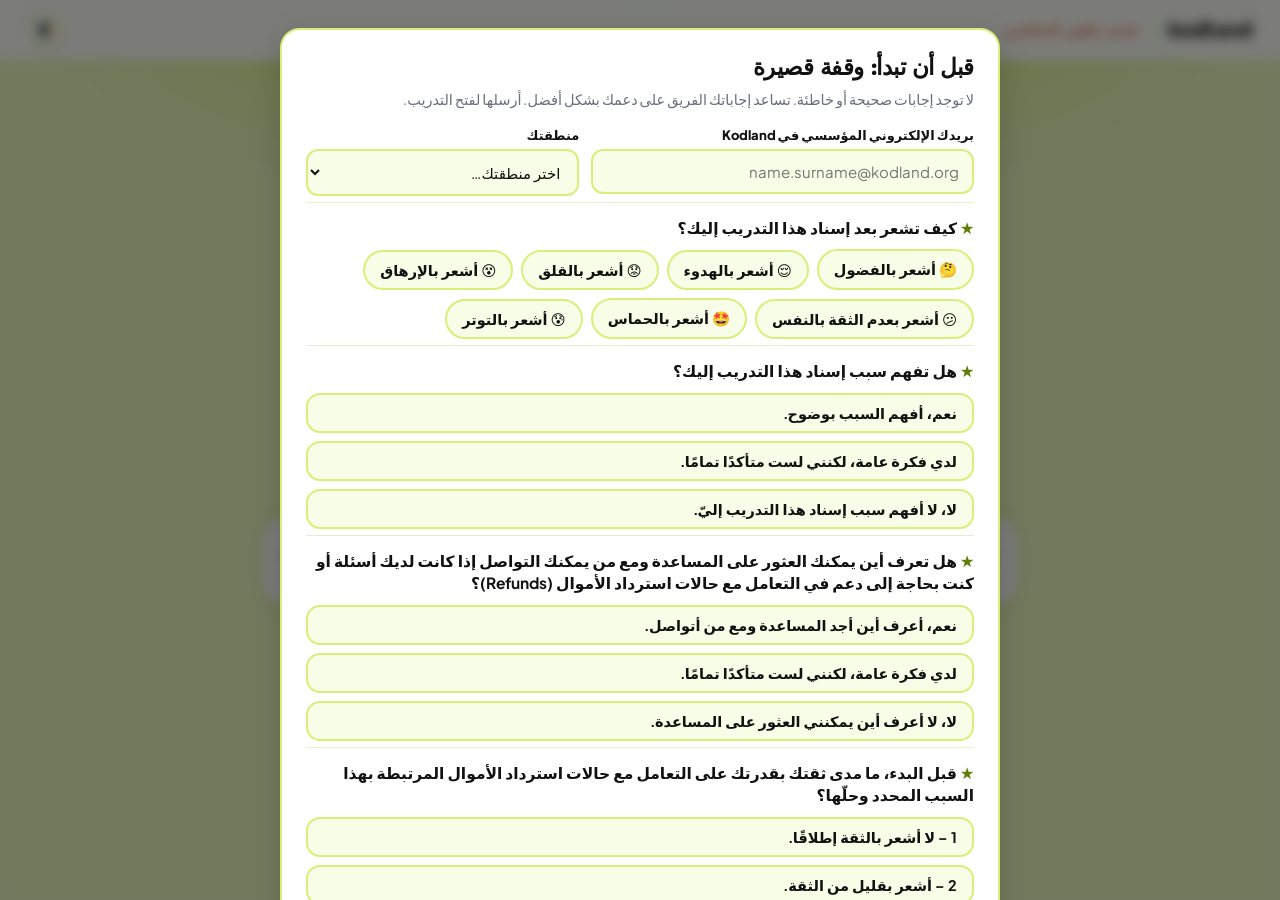
==== commit a5cbdde4: "Add files via upload" ====
--- a/ar.html
+++ b/ar.html
@@ -94,5 +94,6 @@
 <script>window.PROG_KEY_OVERRIDE='kl-mt-teacher_work-progress'; window.HERO_ART={ill:'shield',orbs:['⭐','🎓','💬','🛟']};</script>
 <script src="assets/content-ar.js"></script>
 <script src="assets/engine.js"></script>
+<script src="assets/surveys.js"></script>
 </body>
 </html>
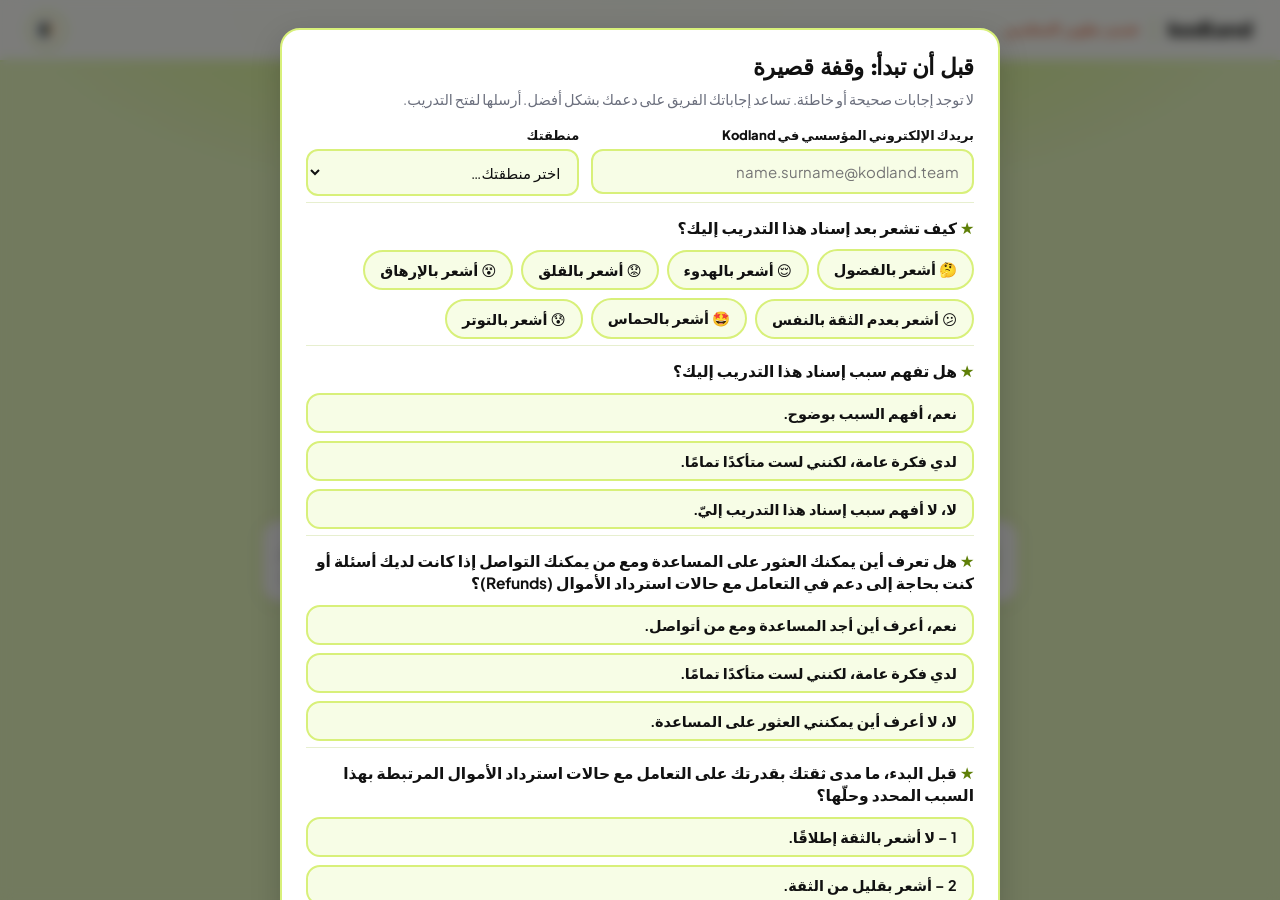
==== commit d8ff9f13: "Add files via upload" ====
--- a/ar.html
+++ b/ar.html
@@ -93,7 +93,7 @@
 
 <script>window.PROG_KEY_OVERRIDE='kl-mt-teacher_work-progress'; window.HERO_ART={ill:'shield',orbs:['⭐','🎓','💬','🛟']};</script>
 <script src="assets/content-ar.js"></script>
+<script src="assets/surveys-v2.js"></script>
 <script src="assets/engine.js"></script>
-<script src="assets/surveys.js"></script>
 </body>
 </html>
--- a/assets/style.css
+++ b/assets/style.css
@@ -406,3 +406,27 @@
 
 /* long words in translated text must wrap inside their cards instead of widening them */
 .pattern-card,.card,.co,.step-box,.ix-card,.ix-fb,.mobj-txt{min-width:0;overflow-wrap:break-word}
+
+/* Tabs by age / dimension (dimTabs) */
+.dt-bar{display:grid;grid-template-columns:repeat(auto-fit,minmax(150px,1fr));gap:10px;margin-bottom:14px}
+@media(max-width:700px){.dt-bar{grid-template-columns:repeat(2,1fr)}}
+.dt-btn{display:flex;flex-direction:column;align-items:center;gap:6px;background:var(--surface);border:2px solid var(--border);border-radius:var(--r);padding:14px 8px 12px;font-family:'Baloo 2',sans-serif;font-weight:800;font-size:14.5px;color:var(--text2);cursor:pointer;box-shadow:var(--shadow);transition:transform .15s,border-color .15s,background .15s}
+.dt-btn:hover{transform:translateY(-2px)}
+.dt-btn.on{border-color:var(--coral);background:var(--hi-bg);color:var(--text)}
+.dt-btn-ic{font-size:36px;line-height:1}
+.dt-btn-lbl{line-height:1.2;text-align:center}
+.dt-panel{display:none}
+.dt-panel.on{display:block;animation:dtIn .25s ease}
+@keyframes dtIn{from{opacity:0;transform:translateY(6px)}to{opacity:1;transform:none}}
+.dt-intro{display:flex;gap:16px;align-items:flex-start;background:var(--surface);border:2px solid var(--border);border-left:6px solid var(--coral);border-radius:var(--r);padding:18px 20px;margin-bottom:12px;box-shadow:var(--shadow)}
+.dt-intro-ic{font-size:46px;line-height:1;flex-shrink:0}
+.dt-intro-t{font-family:'Baloo 2',sans-serif;font-weight:800;font-size:20px;color:var(--text);margin-bottom:4px}
+.dt-intro p{font-size:14.5px;color:var(--text2);line-height:1.65;margin:0}
+.dt-intro p strong{color:var(--text)}
+.dt-panel .icon-grid{grid-template-columns:repeat(auto-fit,minmax(300px,1fr))}
+.dt-panel .icon-grid-item{padding:16px 16px}
+.dt-panel .igi-ic{width:56px;height:56px;font-size:30px}
+.dt-panel .igi-txt{font-size:14px}
+.dt-next{display:block;margin:6px 0 0 auto;background:var(--coral);color:#fff;border:none;border-radius:999px;padding:11px 22px;font-family:'Baloo 2',sans-serif;font-weight:800;font-size:14.5px;cursor:pointer;box-shadow:var(--shadow)}
+.dt-next:hover{background:var(--pink-hover-d)}
+.dt-done{text-align:right;font-family:'Baloo 2',sans-serif;font-weight:800;font-size:14.5px;color:var(--green-d);margin-top:6px}
